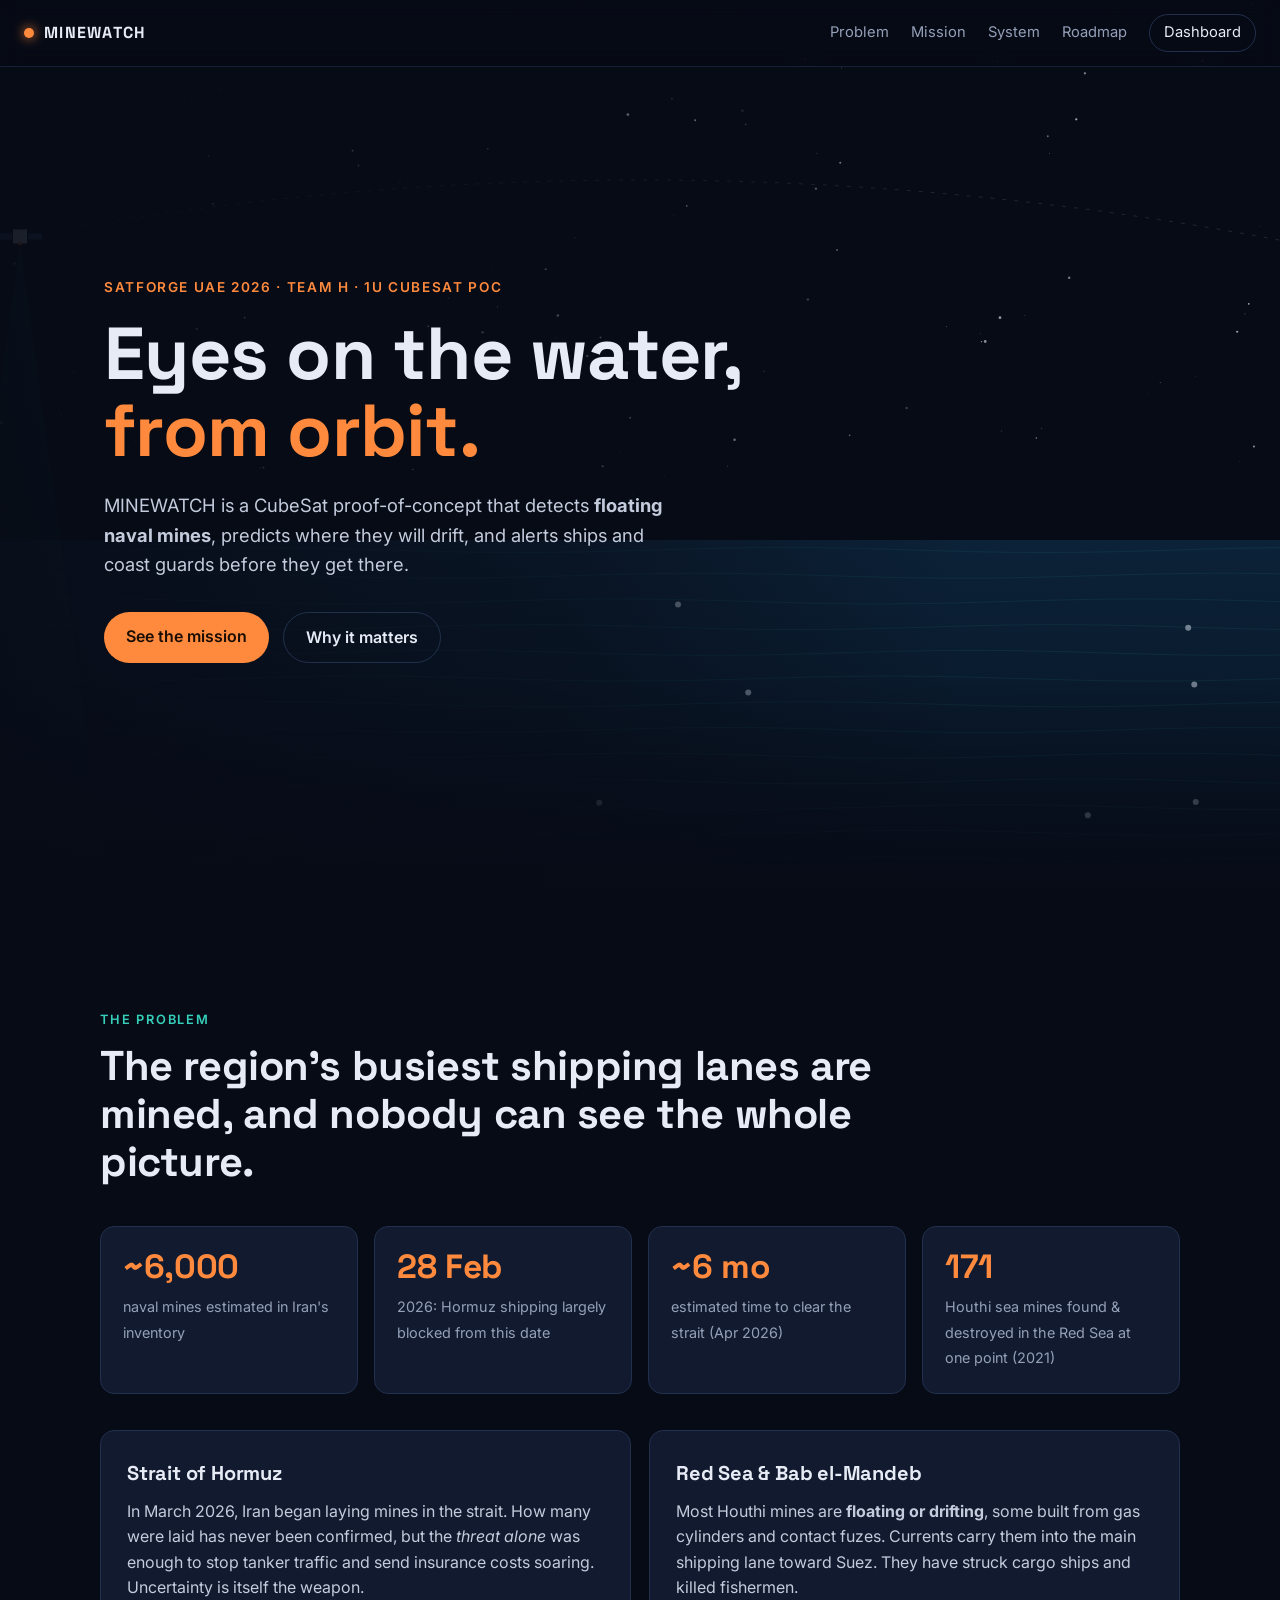
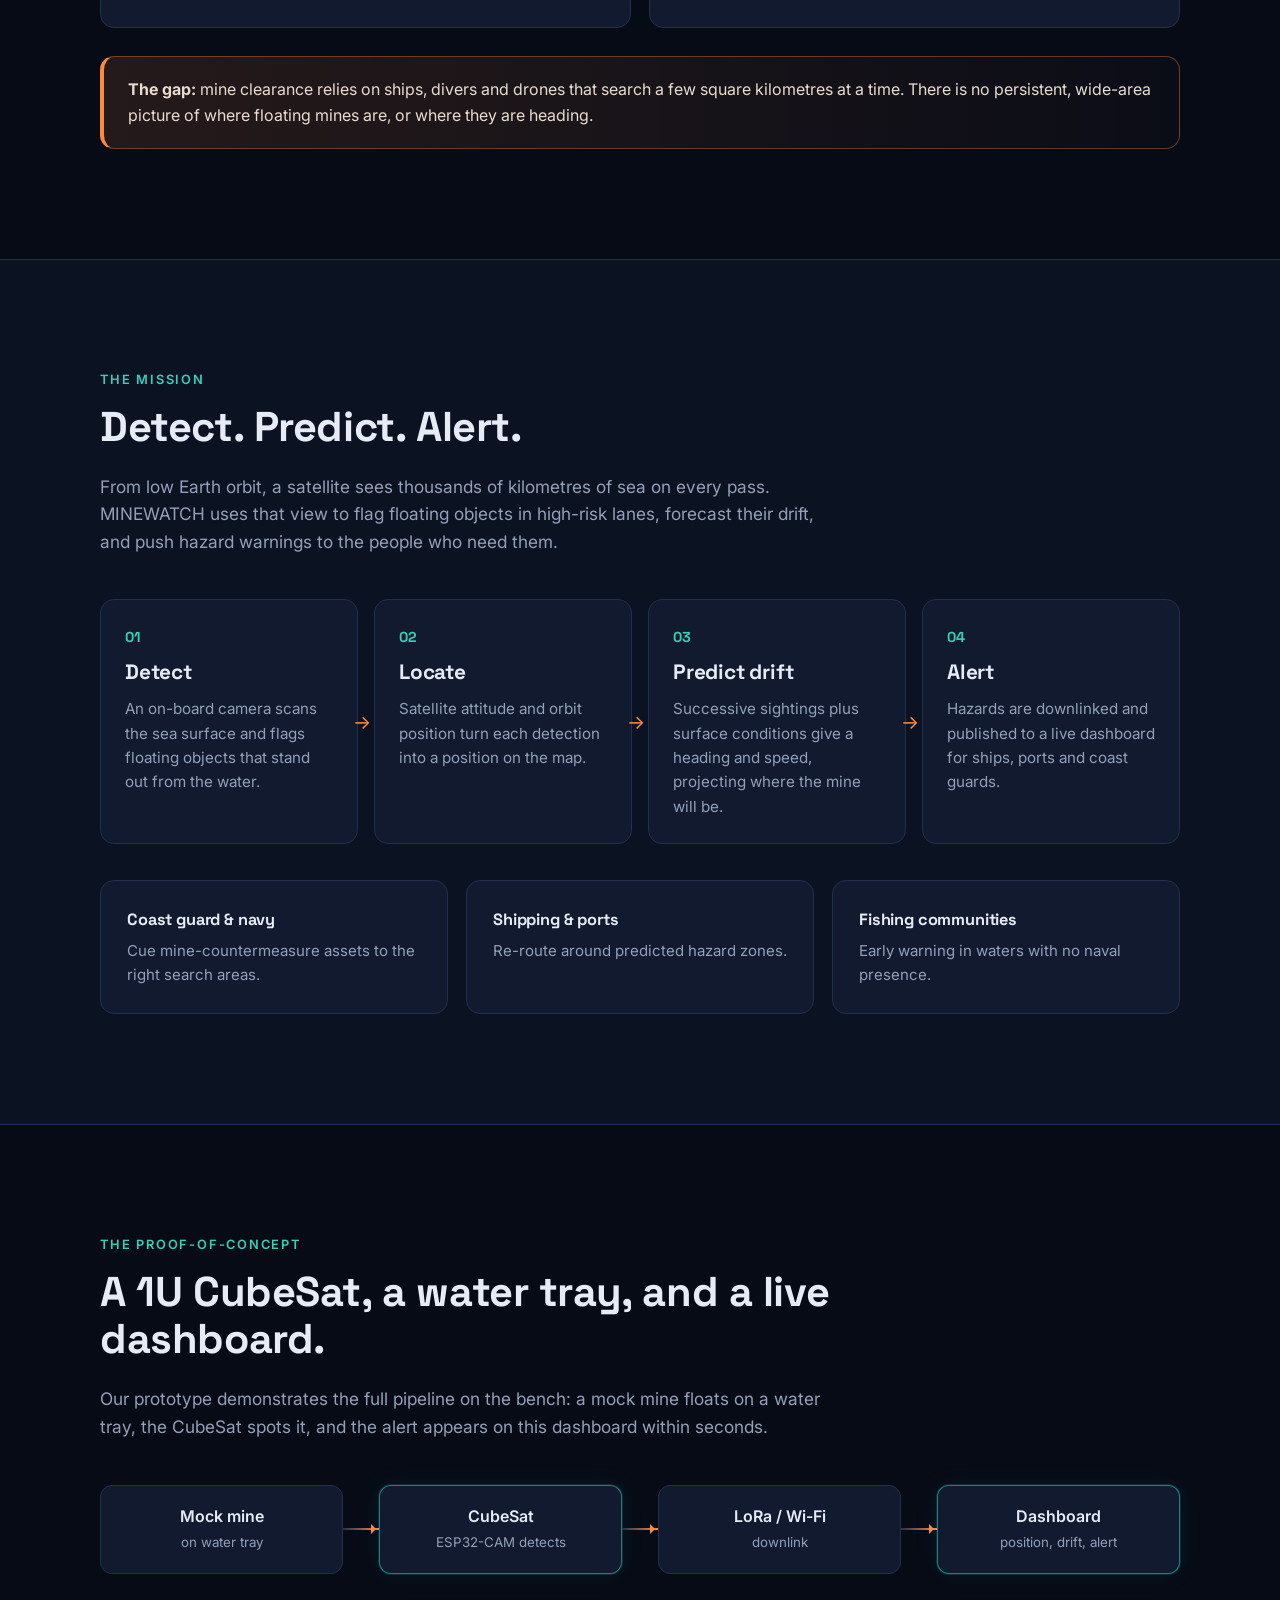
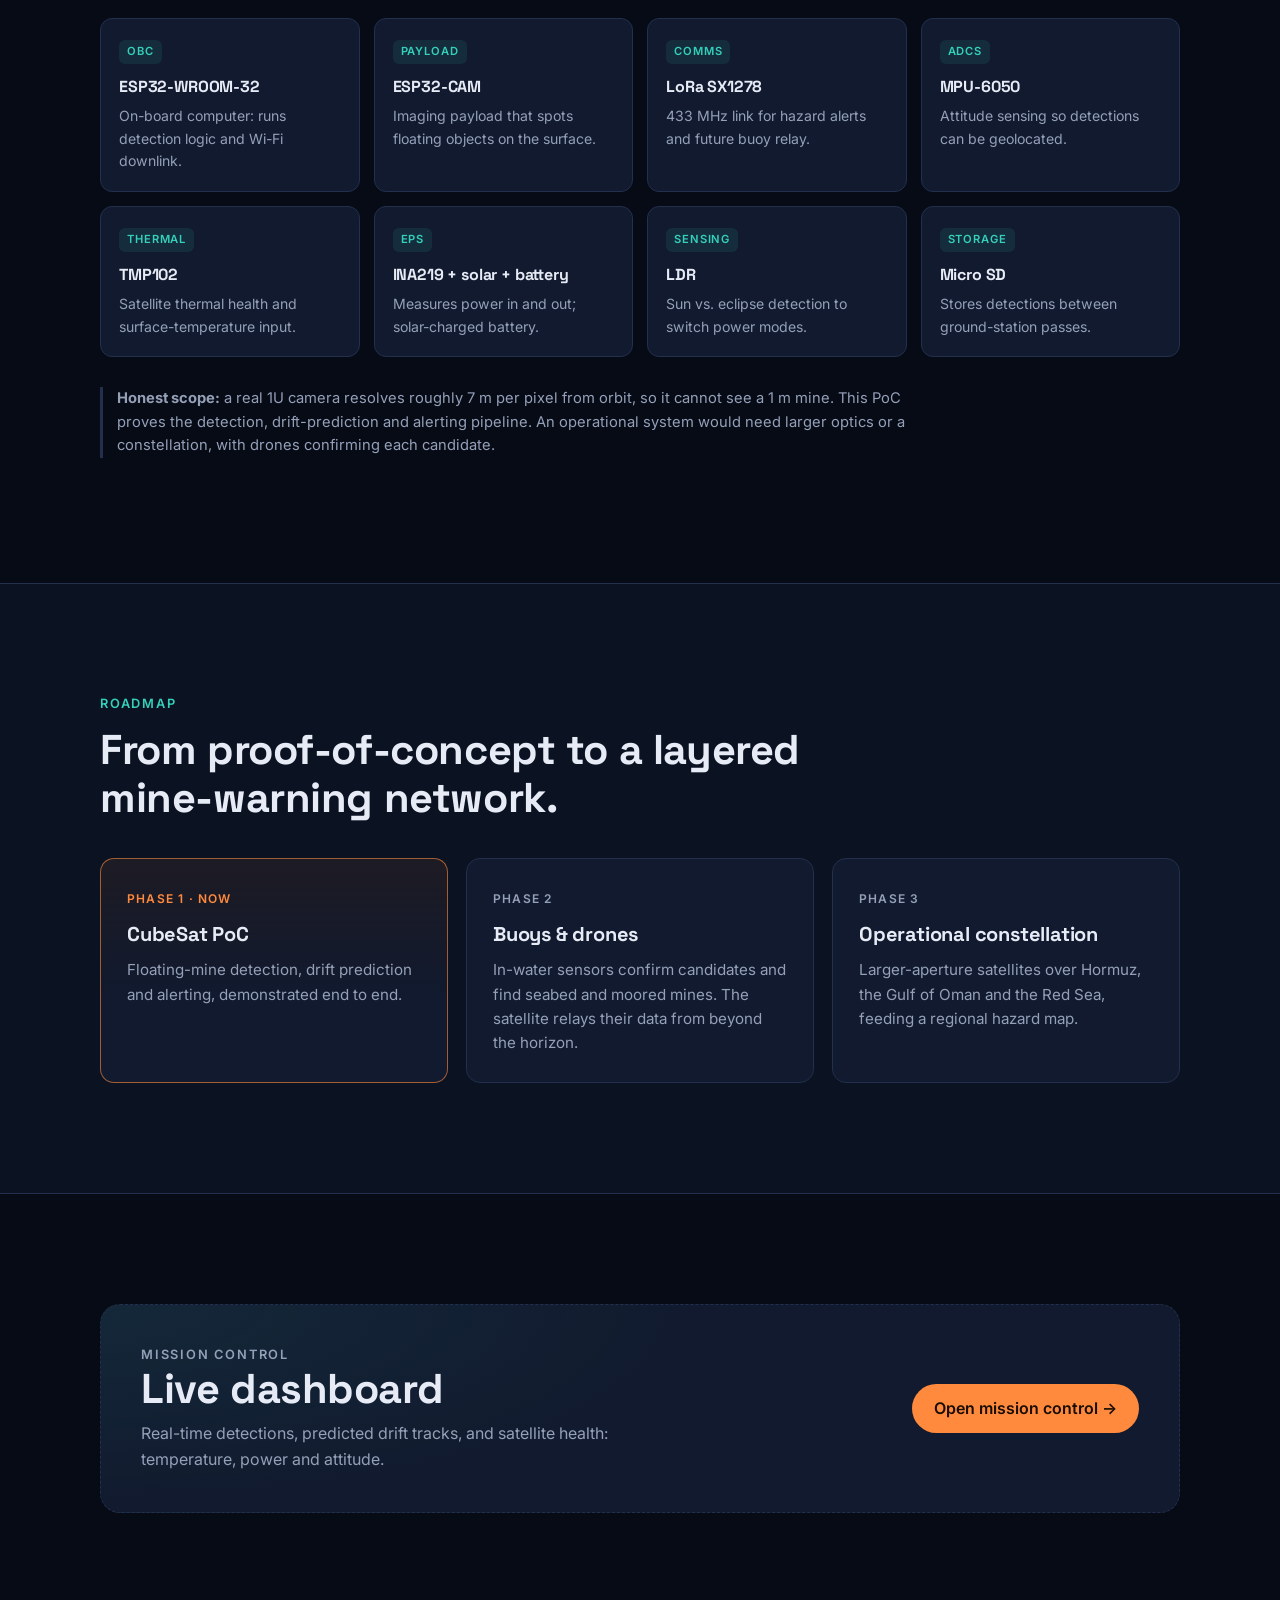
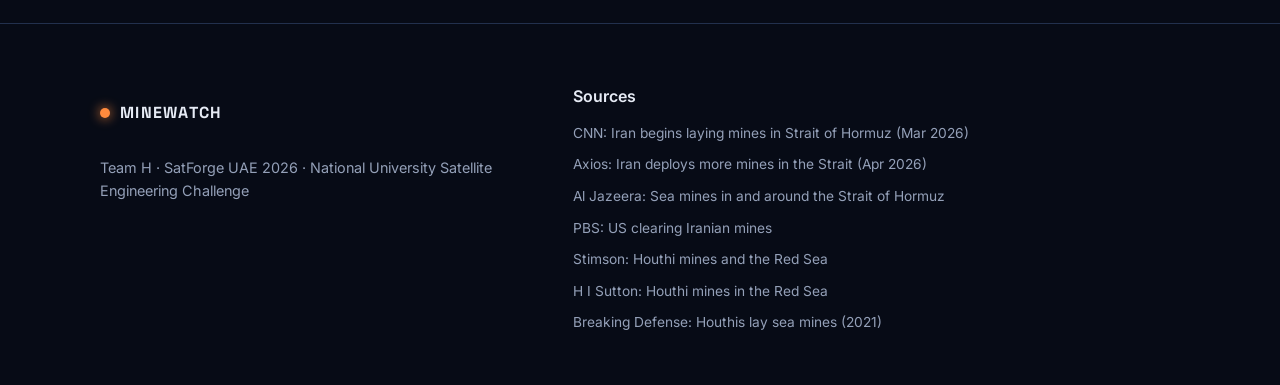
==== dashboard/index.html @ 3ef7a579 "Add MINEWATCH mission site, dashboard and ground station firmware Landing page, mission-control dash" ====
<!doctype html>
<html lang="en">
<head>
  <meta charset="utf-8">
  <meta name="viewport" content="width=device-width, initial-scale=1">
  <title>MINEWATCH · Team H · SatForge 2026</title>
  <meta name="description" content="A 1U CubeSat proof-of-concept for wide-area detection, drift prediction and alerting of floating naval mines in the Gulf and Red Sea.">
  <link rel="preconnect" href="https://fonts.googleapis.com">
  <link rel="preconnect" href="https://fonts.gstatic.com" crossorigin>
  <link href="https://fonts.googleapis.com/css2?family=Space+Grotesk:wght@500;600;700&family=Inter:wght@400;500;600&display=swap" rel="stylesheet">
  <link rel="stylesheet" href="styles.css">
</head>
<body>
  <header class="nav">
    <a class="brand" href="#top"><span class="brand-dot"></span>MINEWATCH</a>
    <nav>
      <a href="#problem">Problem</a>
      <a href="#mission">Mission</a>
      <a href="#system">System</a>
      <a href="#roadmap">Roadmap</a>
      <a class="nav-cta" href="dashboard.html">Dashboard</a>
    </nav>
  </header>

  <main id="top">
    <!-- HERO -->
    <section class="hero">
      <canvas id="hero-canvas" aria-hidden="true"></canvas>
      <div class="hero-content">
        <p class="eyebrow">SatForge UAE 2026 · Team H · 1U CubeSat PoC</p>
        <h1>Eyes on the water,<br><span class="accent">from orbit.</span></h1>
        <p class="lede">
          MINEWATCH is a CubeSat proof-of-concept that detects <strong>floating naval mines</strong>,
          predicts where they will drift, and alerts ships and coast guards before they get there.
        </p>
        <div class="hero-actions">
          <a class="btn primary" href="#mission">See the mission</a>
          <a class="btn ghost" href="#problem">Why it matters</a>
        </div>
      </div>
    </section>

    <!-- PROBLEM -->
    <section id="problem" class="section">
      <div class="container">
        <p class="kicker">The problem</p>
        <h2>The region's busiest shipping lanes are mined, and nobody can see the whole picture.</h2>

        <div class="stats">
          <div class="stat">
            <span class="stat-num" data-count="6000">~6,000</span>
            <span class="stat-label">naval mines estimated in Iran's inventory</span>
          </div>
          <div class="stat">
            <span class="stat-num">28 Feb</span>
            <span class="stat-label">2026: Hormuz shipping largely blocked from this date</span>
          </div>
          <div class="stat">
            <span class="stat-num">~6 mo</span>
            <span class="stat-label">estimated time to clear the strait (Apr 2026)</span>
          </div>
          <div class="stat">
            <span class="stat-num" data-count="171">171</span>
            <span class="stat-label">Houthi sea mines found &amp; destroyed in the Red Sea at one point (2021)</span>
          </div>
        </div>

        <div class="cards two">
          <article class="card">
            <h3>Strait of Hormuz</h3>
            <p>
              In March 2026, Iran began laying mines in the strait. How many were laid has never been
              confirmed, but the <em>threat alone</em> was enough to stop tanker traffic and send
              insurance costs soaring. Uncertainty is itself the weapon.
            </p>
          </article>
          <article class="card">
            <h3>Red Sea &amp; Bab el-Mandeb</h3>
            <p>
              Most Houthi mines are <strong>floating or drifting</strong>, some built from gas cylinders
              and contact fuzes. Currents carry them into the main shipping lane toward Suez. They have
              struck cargo ships and killed fishermen.
            </p>
          </article>
        </div>

        <div class="callout">
          <strong>The gap:</strong> mine clearance relies on ships, divers and drones that search a few
          square kilometres at a time. There is no persistent, wide-area picture of where floating
          mines are, or where they are heading.
        </div>
      </div>
    </section>

    <!-- MISSION -->
    <section id="mission" class="section alt">
      <div class="container">
        <p class="kicker">The mission</p>
        <h2>Detect. Predict. Alert.</h2>
        <p class="section-lede">
          From low Earth orbit, a satellite sees thousands of kilometres of sea on every pass. MINEWATCH
          uses that view to flag floating objects in high-risk lanes, forecast their drift, and push
          hazard warnings to the people who need them.
        </p>

        <ol class="pipeline">
          <li>
            <span class="step-num">01</span>
            <h3>Detect</h3>
            <p>An on-board camera scans the sea surface and flags floating objects that stand out from the water.</p>
          </li>
          <li>
            <span class="step-num">02</span>
            <h3>Locate</h3>
            <p>Satellite attitude and orbit position turn each detection into a position on the map.</p>
          </li>
          <li>
            <span class="step-num">03</span>
            <h3>Predict drift</h3>
            <p>Successive sightings plus surface conditions give a heading and speed, projecting where the mine will be.</p>
          </li>
          <li>
            <span class="step-num">04</span>
            <h3>Alert</h3>
            <p>Hazards are downlinked and published to a live dashboard for ships, ports and coast guards.</p>
          </li>
        </ol>

        <div class="cards three users">
          <div class="card mini"><h4>Coast guard &amp; navy</h4><p>Cue mine-countermeasure assets to the right search areas.</p></div>
          <div class="card mini"><h4>Shipping &amp; ports</h4><p>Re-route around predicted hazard zones.</p></div>
          <div class="card mini"><h4>Fishing communities</h4><p>Early warning in waters with no naval presence.</p></div>
        </div>
      </div>
    </section>

    <!-- SYSTEM / PoC -->
    <section id="system" class="section">
      <div class="container">
        <p class="kicker">The proof-of-concept</p>
        <h2>A 1U CubeSat, a water tray, and a live dashboard.</h2>
        <p class="section-lede">
          Our prototype demonstrates the full pipeline on the bench: a mock mine floats on a water tray,
          the CubeSat spots it, and the alert appears on this dashboard within seconds.
        </p>

        <div class="flow" aria-label="Demo data flow">
          <div class="flow-node">Mock mine<br><small>on water tray</small></div>
          <div class="flow-arrow"></div>
          <div class="flow-node hl">CubeSat<br><small>ESP32-CAM detects</small></div>
          <div class="flow-arrow"></div>
          <div class="flow-node">LoRa / Wi-Fi<br><small>downlink</small></div>
          <div class="flow-arrow"></div>
          <div class="flow-node hl">Dashboard<br><small>position, drift, alert</small></div>
        </div>

        <div class="components">
          <div class="comp"><span class="tag">OBC</span><h4>ESP32-WROOM-32</h4><p>On-board computer: runs detection logic and Wi-Fi downlink.</p></div>
          <div class="comp"><span class="tag">Payload</span><h4>ESP32-CAM</h4><p>Imaging payload that spots floating objects on the surface.</p></div>
          <div class="comp"><span class="tag">Comms</span><h4>LoRa SX1278</h4><p>433 MHz link for hazard alerts and future buoy relay.</p></div>
          <div class="comp"><span class="tag">ADCS</span><h4>MPU-6050</h4><p>Attitude sensing so detections can be geolocated.</p></div>
          <div class="comp"><span class="tag">Thermal</span><h4>TMP102</h4><p>Satellite thermal health and surface-temperature input.</p></div>
          <div class="comp"><span class="tag">EPS</span><h4>INA219 + solar + battery</h4><p>Measures power in and out; solar-charged battery.</p></div>
          <div class="comp"><span class="tag">Sensing</span><h4>LDR</h4><p>Sun vs. eclipse detection to switch power modes.</p></div>
          <div class="comp"><span class="tag">Storage</span><h4>Micro SD</h4><p>Stores detections between ground-station passes.</p></div>
        </div>

        <p class="note">
          <strong>Honest scope:</strong> a real 1U camera resolves roughly 7 m per pixel from orbit, so it cannot
          see a 1 m mine. This PoC proves the detection, drift-prediction and alerting pipeline. An operational
          system would need larger optics or a constellation, with drones confirming each candidate.
        </p>
      </div>
    </section>

    <!-- ROADMAP -->
    <section id="roadmap" class="section alt">
      <div class="container">
        <p class="kicker">Roadmap</p>
        <h2>From proof-of-concept to a layered mine-warning network.</h2>
        <div class="timeline">
          <div class="phase now">
            <span class="phase-tag">Phase 1 · Now</span>
            <h3>CubeSat PoC</h3>
            <p>Floating-mine detection, drift prediction and alerting, demonstrated end to end.</p>
          </div>
          <div class="phase">
            <span class="phase-tag">Phase 2</span>
            <h3>Buoys &amp; drones</h3>
            <p>In-water sensors confirm candidates and find seabed and moored mines. The satellite relays their data from beyond the horizon.</p>
          </div>
          <div class="phase">
            <span class="phase-tag">Phase 3</span>
            <h3>Operational constellation</h3>
            <p>Larger-aperture satellites over Hormuz, the Gulf of Oman and the Red Sea, feeding a regional hazard map.</p>
          </div>
        </div>
      </div>
    </section>

    <!-- DASHBOARD PLACEHOLDER -->
    <section id="dashboard" class="section">
      <div class="container">
        <div class="dash-teaser">
          <div>
            <p class="kicker">Mission control</p>
            <h2>Live dashboard</h2>
            <p>Real-time detections, predicted drift tracks, and satellite health: temperature, power and attitude.</p>
          </div>
          <a class="btn primary" href="dashboard.html">Open mission control →</a>
        </div>
      </div>
    </section>
  </main>

  <footer class="footer">
    <div class="container">
      <div class="foot-grid">
        <div>
          <p class="brand"><span class="brand-dot"></span>MINEWATCH</p>
          <p class="muted">Team H · SatForge UAE 2026 · National University Satellite Engineering Challenge</p>
        </div>
        <div>
          <p class="foot-h">Sources</p>
          <ul class="sources">
            <li><a href="https://www.cnn.com/2026/03/10/politics/iran-begins-laying-mines-in-strait-of-hormuz" target="_blank" rel="noopener">CNN: Iran begins laying mines in Strait of Hormuz (Mar 2026)</a></li>
            <li><a href="https://www.axios.com/2026/04/23/iran-strait-hormuz-mines-trump" target="_blank" rel="noopener">Axios: Iran deploys more mines in the Strait (Apr 2026)</a></li>
            <li><a href="https://www.aljazeera.com/economy/2026/4/13/what-do-we-know-about-sea-mines-in-and-around-the-strait-of-hormuz" target="_blank" rel="noopener">Al Jazeera: Sea mines in and around the Strait of Hormuz</a></li>
            <li><a href="https://www.pbs.org/newshour/world/u-s-says-its-clearing-iranian-mines-in-latest-push-to-open-the-strait-of-hormuz" target="_blank" rel="noopener">PBS: US clearing Iranian mines</a></li>
            <li><a href="https://www.stimson.org/2024/if-the-gaza-war-continues-will-the-houthis-mine-the-gateways-to-the-red-sea/" target="_blank" rel="noopener">Stimson: Houthi mines and the Red Sea</a></li>
            <li><a href="https://www.hisutton.com/Houthi_mines_in_Red_Sea.html" target="_blank" rel="noopener">H I Sutton: Houthi mines in the Red Sea</a></li>
            <li><a href="https://breakingdefense.com/2021/06/houthis-lay-sea-mines-in-red-sea-coalition-boasts-few-minesweepers/" target="_blank" rel="noopener">Breaking Defense: Houthis lay sea mines (2021)</a></li>
          </ul>
        </div>
      </div>
    </div>
  </footer>

  <script src="main.js"></script>
</body>
</html>
---- dashboard/styles.css ----
:root {
  --bg: #070b16;
  --bg-alt: #0b1222;
  --panel: #111a2e;
  --panel-2: #16223b;
  --line: #22304d;
  --text: #e6ebf5;
  --muted: #94a0b8;
  --accent: #ff8a3d;      /* hazard orange */
  --accent-2: #35d0ba;    /* sea teal */
  --danger: #ff5a5f;
  --radius: 14px;
  --maxw: 1120px;
}

* { box-sizing: border-box; }
html { scroll-behavior: smooth; }
body {
  margin: 0;
  background: var(--bg);
  color: var(--text);
  font-family: "Inter", system-ui, -apple-system, Segoe UI, sans-serif;
  line-height: 1.6;
  -webkit-font-smoothing: antialiased;
}
h1, h2, h3, h4, .brand, .stat-num, .step-num {
  font-family: "Space Grotesk", "Inter", sans-serif;
  letter-spacing: -0.01em;
}
a { color: inherit; }
.container { max-width: var(--maxw); margin: 0 auto; padding: 0 20px; }

/* NAV */
.nav {
  position: fixed; inset: 0 0 auto 0; z-index: 10;
  display: flex; align-items: center; justify-content: space-between;
  padding: 14px 24px;
  background: rgba(7, 11, 22, 0.72);
  backdrop-filter: blur(10px);
  border-bottom: 1px solid rgba(34, 48, 77, 0.6);
}
.brand { display: inline-flex; align-items: center; gap: 10px; font-weight: 700; text-decoration: none; letter-spacing: 0.08em; }
.brand-dot { width: 10px; height: 10px; border-radius: 50%; background: var(--accent); box-shadow: 0 0 12px var(--accent); }
.nav nav { display: flex; gap: 22px; align-items: center; }
.nav nav a { text-decoration: none; color: var(--muted); font-size: 0.92rem; transition: color .2s; }
.nav nav a:hover { color: var(--text); }
.nav-cta { color: var(--text) !important; border: 1px solid var(--line); padding: 6px 14px; border-radius: 999px; }

/* HERO */
.hero { position: relative; min-height: 100vh; display: flex; align-items: center; overflow: hidden; }
#hero-canvas { position: absolute; inset: 0; width: 100%; height: 100%; }
.hero::after {
  content: ""; position: absolute; inset: 0; pointer-events: none;
  background: linear-gradient(90deg, rgba(7,11,22,.92) 0%, rgba(7,11,22,.55) 45%, rgba(7,11,22,0) 75%),
              linear-gradient(0deg, var(--bg) 0%, rgba(7,11,22,0) 25%);
}
.hero-content { position: relative; z-index: 2; max-width: var(--maxw); margin: 0 auto; padding: 120px 24px 80px; width: 100%; }
.eyebrow { color: var(--accent); font-weight: 600; font-size: 0.85rem; letter-spacing: 0.12em; text-transform: uppercase; margin: 0 0 18px; }
.hero h1 { font-size: clamp(2.6rem, 6vw, 4.6rem); line-height: 1.04; margin: 0 0 22px; }
.accent { color: var(--accent); }
.lede { font-size: 1.15rem; color: #c3cbdc; max-width: 560px; margin: 0 0 32px; }
.hero-actions { display: flex; gap: 14px; flex-wrap: wrap; }
.btn { display: inline-block; padding: 12px 22px; border-radius: 999px; font-weight: 600; text-decoration: none; transition: transform .15s, background .2s; }
.btn:hover { transform: translateY(-1px); }
.btn.primary { background: var(--accent); color: #1a0d03; }
.btn.ghost { border: 1px solid var(--line); color: var(--text); }
.btn.ghost:hover { background: var(--panel); }

/* SECTIONS */
.section { padding: 110px 0; }
.section.alt { background: var(--bg-alt); border-top: 1px solid var(--line); border-bottom: 1px solid var(--line); }
.kicker { color: var(--accent-2); font-weight: 600; font-size: 0.8rem; letter-spacing: 0.14em; text-transform: uppercase; margin: 0 0 12px; }
h2 { font-size: clamp(1.8rem, 3.6vw, 2.6rem); line-height: 1.15; margin: 0 0 22px; max-width: 820px; }
.section-lede { color: var(--muted); font-size: 1.08rem; max-width: 720px; margin: 0 0 44px; }

/* STATS */
.stats { display: grid; grid-template-columns: repeat(4, 1fr); gap: 16px; margin: 40px 0 36px; }
.stat { background: var(--panel); border: 1px solid var(--line); border-radius: var(--radius); padding: 22px; }
.stat-num { display: block; font-size: 2.1rem; font-weight: 700; color: var(--accent); line-height: 1.1; margin-bottom: 8px; }
.stat-label { color: var(--muted); font-size: 0.9rem; }

/* CARDS */
.cards { display: grid; gap: 18px; }
.cards.two { grid-template-columns: repeat(2, 1fr); }
.cards.three { grid-template-columns: repeat(3, 1fr); }
.card { background: var(--panel); border: 1px solid var(--line); border-radius: var(--radius); padding: 26px; }
.card h3 { margin: 0 0 10px; font-size: 1.25rem; }
.card p { margin: 0; color: #c3cbdc; }
.card.mini h4 { margin: 0 0 6px; font-size: 1.02rem; }
.card.mini p { color: var(--muted); font-size: 0.94rem; }
.users { margin-top: 36px; }

.callout {
  margin-top: 28px; padding: 20px 24px; border-radius: var(--radius);
  background: linear-gradient(90deg, rgba(255,138,61,.12), rgba(255,138,61,.02));
  border: 1px solid rgba(255,138,61,.35); border-left: 4px solid var(--accent);
  color: #e9dccf;
}

/* PIPELINE */
.pipeline { list-style: none; padding: 0; margin: 0; display: grid; grid-template-columns: repeat(4, 1fr); gap: 16px; counter-reset: none; }
.pipeline li { position: relative; background: var(--panel); border: 1px solid var(--line); border-radius: var(--radius); padding: 24px; }
.pipeline li:not(:last-child)::after {
  content: "→"; position: absolute; right: -14px; top: 50%; transform: translateY(-50%);
  color: var(--accent); font-size: 1.2rem; z-index: 1;
}
.step-num { color: var(--accent-2); font-weight: 700; font-size: 0.9rem; }
.pipeline h3 { margin: 6px 0 8px; font-size: 1.3rem; }
.pipeline p { margin: 0; color: var(--muted); font-size: 0.95rem; }

/* FLOW */
.flow { display: flex; align-items: center; gap: 0; margin: 0 0 44px; flex-wrap: wrap; }
.flow-node {
  flex: 1 1 0; min-width: 150px; text-align: center; padding: 18px 12px;
  background: var(--panel); border: 1px solid var(--line); border-radius: 12px; font-weight: 600;
}
.flow-node small { color: var(--muted); font-weight: 400; }
.flow-node.hl { border-color: rgba(53,208,186,.55); box-shadow: 0 0 0 1px rgba(53,208,186,.15), 0 0 24px rgba(53,208,186,.08); }
.flow-arrow { width: 36px; height: 2px; background: linear-gradient(90deg, var(--line), var(--accent)); position: relative; flex: 0 0 36px; }
.flow-arrow::after { content: ""; position: absolute; right: -2px; top: -4px; border: 5px solid transparent; border-left-color: var(--accent); }

/* COMPONENTS */
.components { display: grid; grid-template-columns: repeat(4, 1fr); gap: 14px; }
.comp { background: var(--panel); border: 1px solid var(--line); border-radius: 12px; padding: 18px; }
.comp h4 { margin: 10px 0 6px; font-size: 1rem; }
.comp p { margin: 0; color: var(--muted); font-size: 0.88rem; }
.tag { display: inline-block; font-size: 0.7rem; font-weight: 600; letter-spacing: 0.08em; text-transform: uppercase; color: var(--accent-2); background: rgba(53,208,186,.1); padding: 3px 8px; border-radius: 6px; }
.note { margin-top: 30px; color: var(--muted); font-size: 0.92rem; max-width: 820px; border-left: 3px solid var(--line); padding-left: 14px; }

/* TIMELINE */
.timeline { display: grid; grid-template-columns: repeat(3, 1fr); gap: 18px; margin-top: 36px; }
.phase { position: relative; background: var(--panel); border: 1px solid var(--line); border-radius: var(--radius); padding: 26px; }
.phase.now { border-color: rgba(255,138,61,.6); background: linear-gradient(180deg, rgba(255,138,61,.08), var(--panel) 60%); }
.phase-tag { font-size: 0.75rem; font-weight: 600; letter-spacing: 0.1em; text-transform: uppercase; color: var(--muted); }
.phase.now .phase-tag { color: var(--accent); }
.phase h3 { margin: 8px 0 8px; font-size: 1.25rem; }
.phase p { margin: 0; color: var(--muted); font-size: 0.95rem; }

/* DASH TEASER */
.dash-teaser {
  display: flex; align-items: center; justify-content: space-between; gap: 24px; flex-wrap: wrap;
  padding: 40px; border-radius: 20px; border: 1px dashed var(--line);
  background: radial-gradient(600px 200px at 0% 0%, rgba(53,208,186,.08), transparent), var(--panel);
}
.dash-teaser h2 { margin-bottom: 8px; }
.dash-teaser p { margin: 0; color: var(--muted); max-width: 560px; }
.soon { padding: 8px 16px; border-radius: 999px; background: rgba(255,138,61,.12); color: var(--accent); font-weight: 600; border: 1px solid rgba(255,138,61,.4); white-space: nowrap; }

/* FOOTER */
.footer { padding: 60px 0 50px; border-top: 1px solid var(--line); }
.foot-grid { display: grid; grid-template-columns: 1fr 1.4fr; gap: 40px; }
.muted { color: var(--muted); font-size: 0.9rem; }
.foot-h { font-weight: 600; margin: 0 0 10px; }
.sources { list-style: none; padding: 0; margin: 0; display: grid; gap: 6px; }
.sources a { color: var(--muted); font-size: 0.86rem; text-decoration: none; }
.sources a:hover { color: var(--accent-2); text-decoration: underline; }

/* REVEAL */
.reveal { opacity: 0; transform: translateY(18px); transition: opacity .7s ease, transform .7s ease; }
.reveal.in { opacity: 1; transform: none; }

/* RESPONSIVE */
@media (max-width: 900px) {
  .stats, .components { grid-template-columns: repeat(2, 1fr); }
  .pipeline { grid-template-columns: repeat(2, 1fr); }
  .pipeline li::after { display: none; }
  .timeline, .cards.three { grid-template-columns: 1fr; }
}
@media (max-width: 640px) {
  .nav nav a:not(.nav-cta) { display: none; }
  .cards.two, .stats, .components, .pipeline, .foot-grid { grid-template-columns: 1fr; }
  .section { padding: 80px 0; }
  .flow { flex-direction: column; }
  .flow-arrow { width: 2px; height: 26px; flex-basis: 26px; background: linear-gradient(180deg, var(--line), var(--accent)); }
  .flow-arrow::after { right: -4px; top: auto; bottom: -2px; border-left-color: transparent; border-top-color: var(--accent); }
  .flow-node { width: 100%; }
  .dash-teaser { padding: 28px; }
}
@media (prefers-reduced-motion: reduce) {
  html { scroll-behavior: auto; }
  .reveal { opacity: 1; transform: none; transition: none; }
}
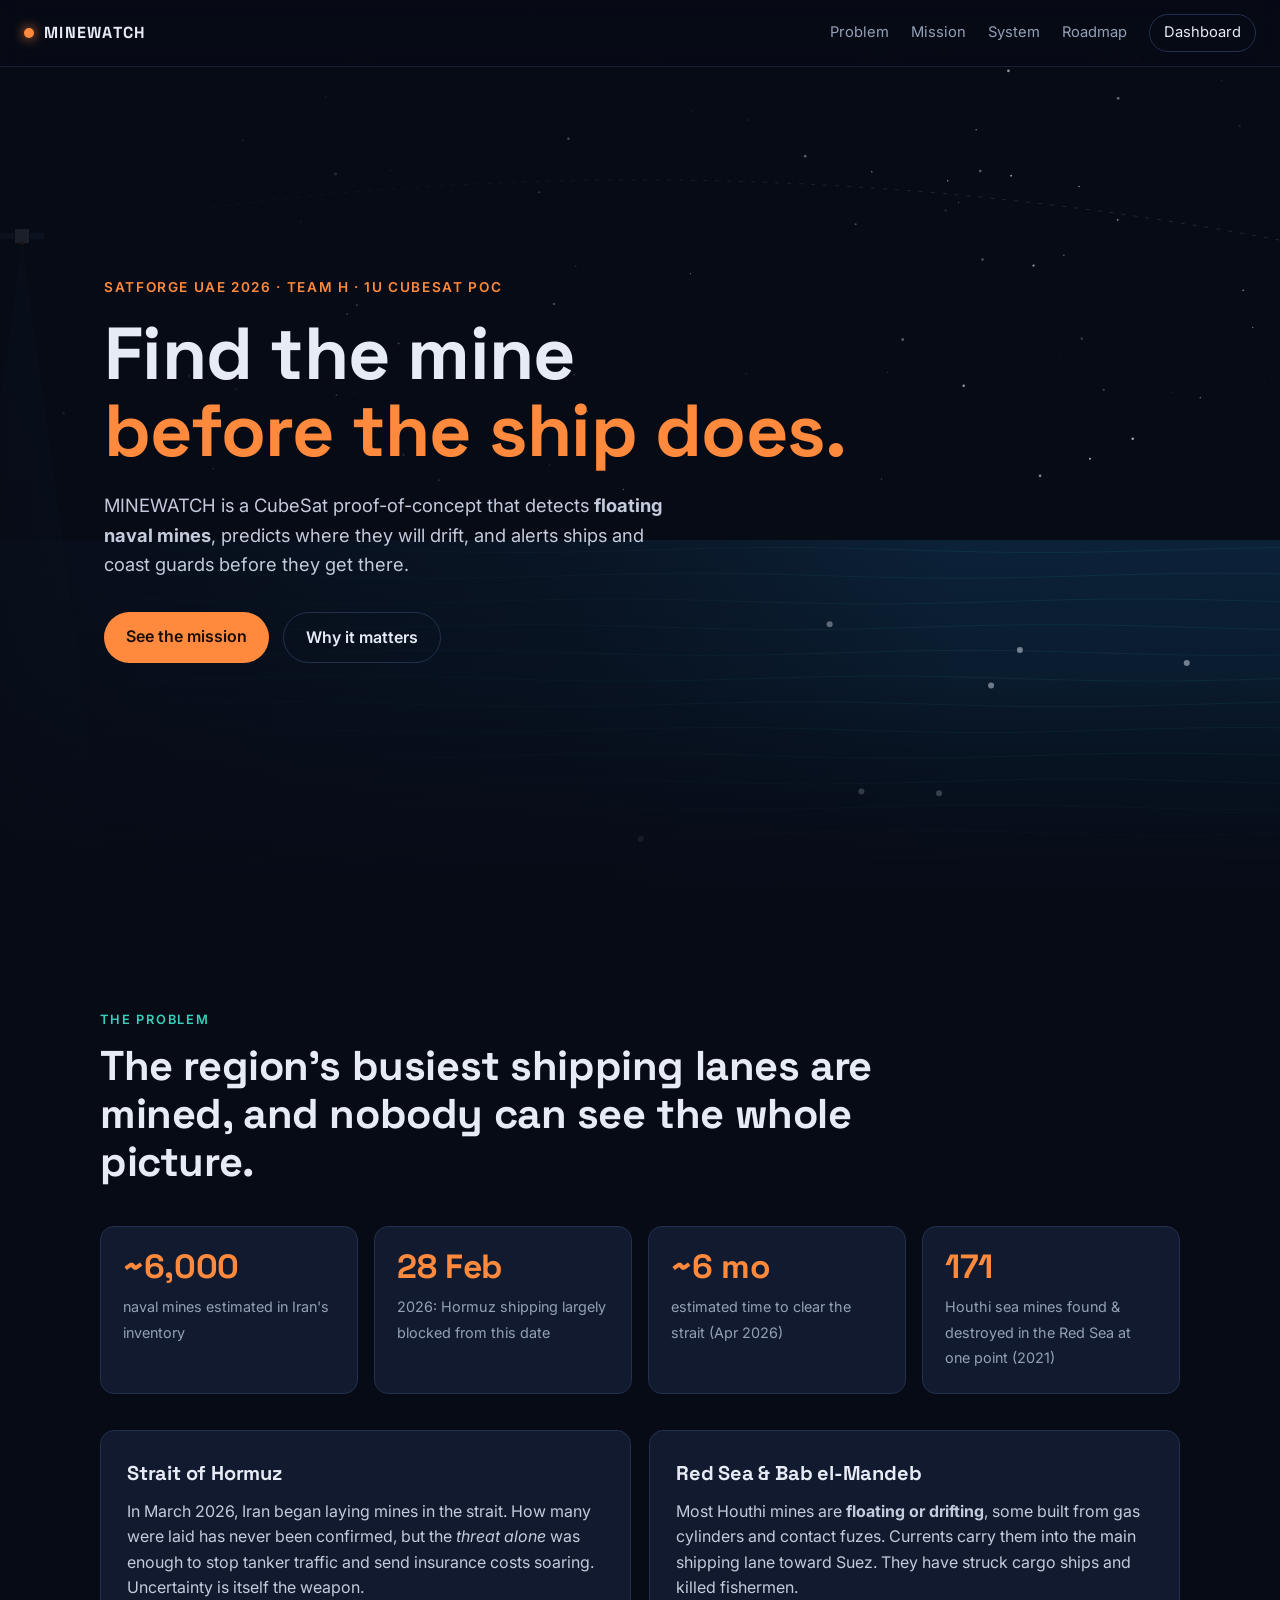
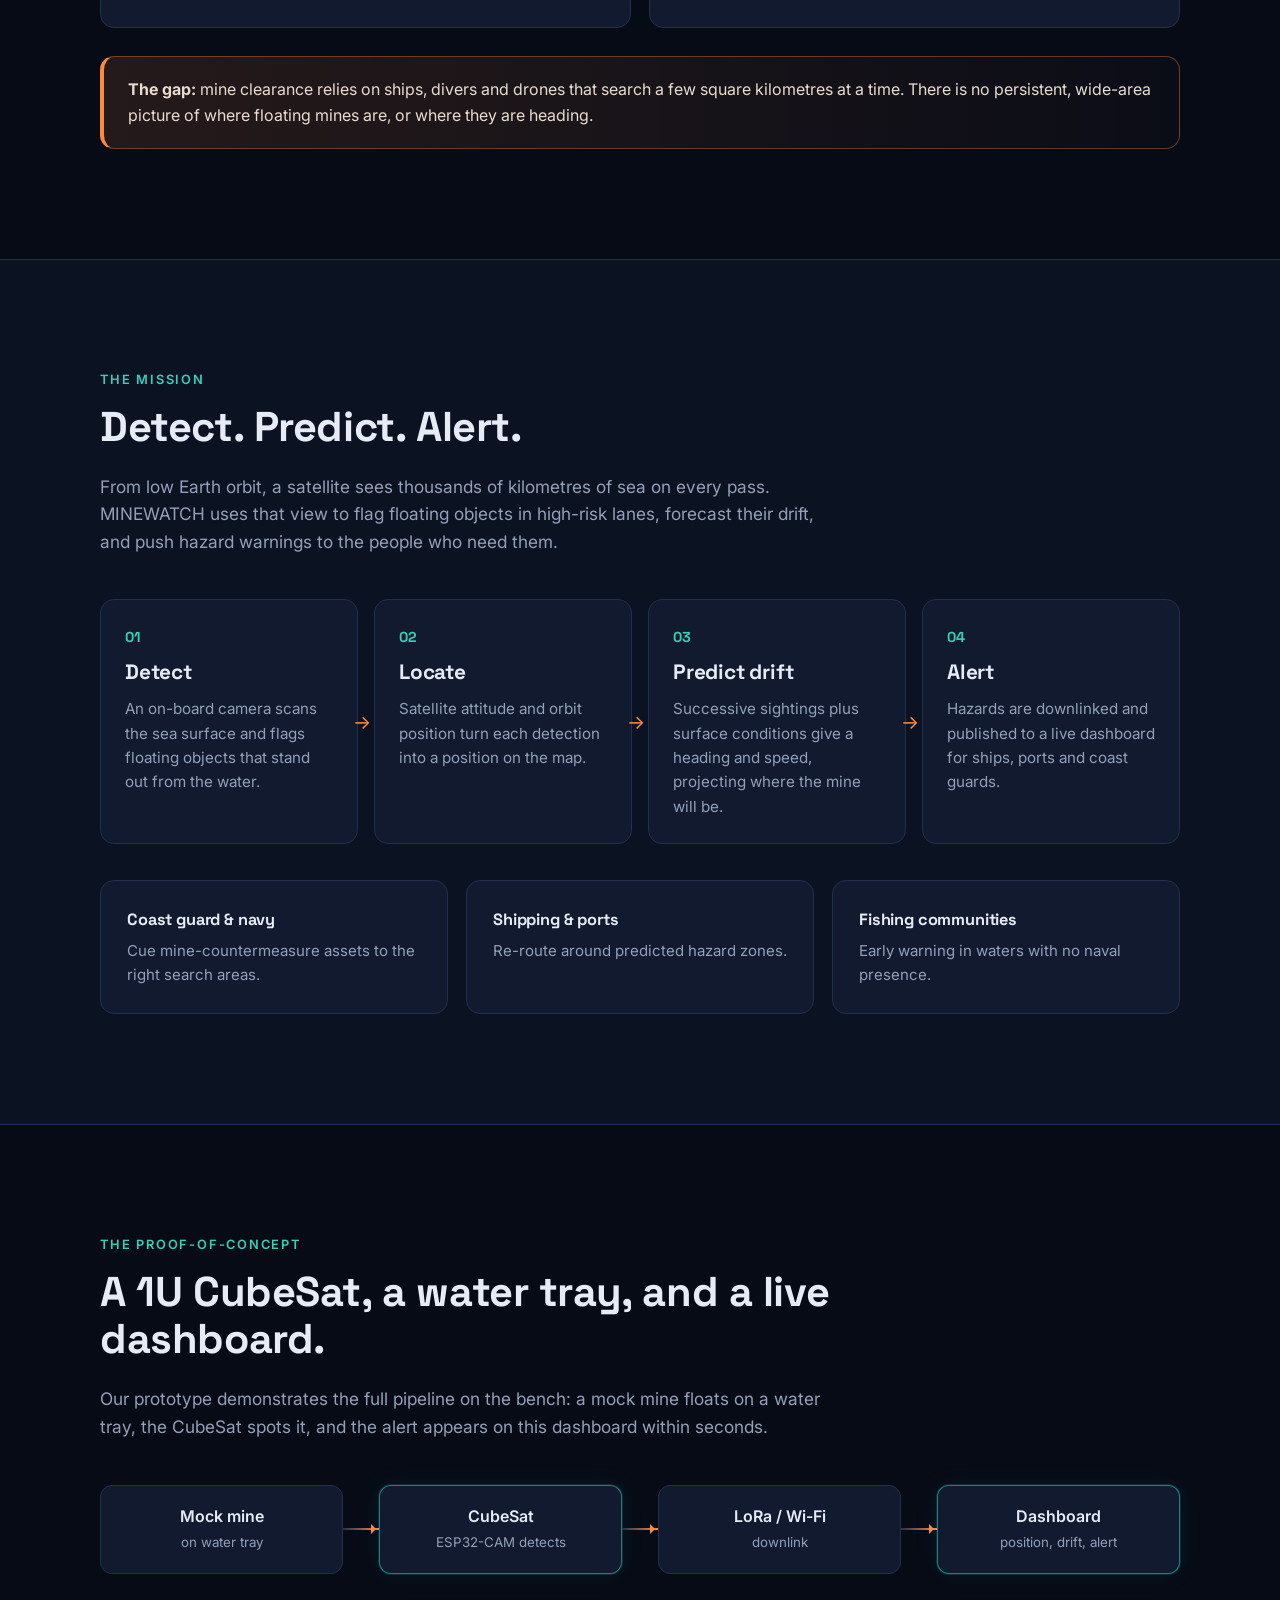
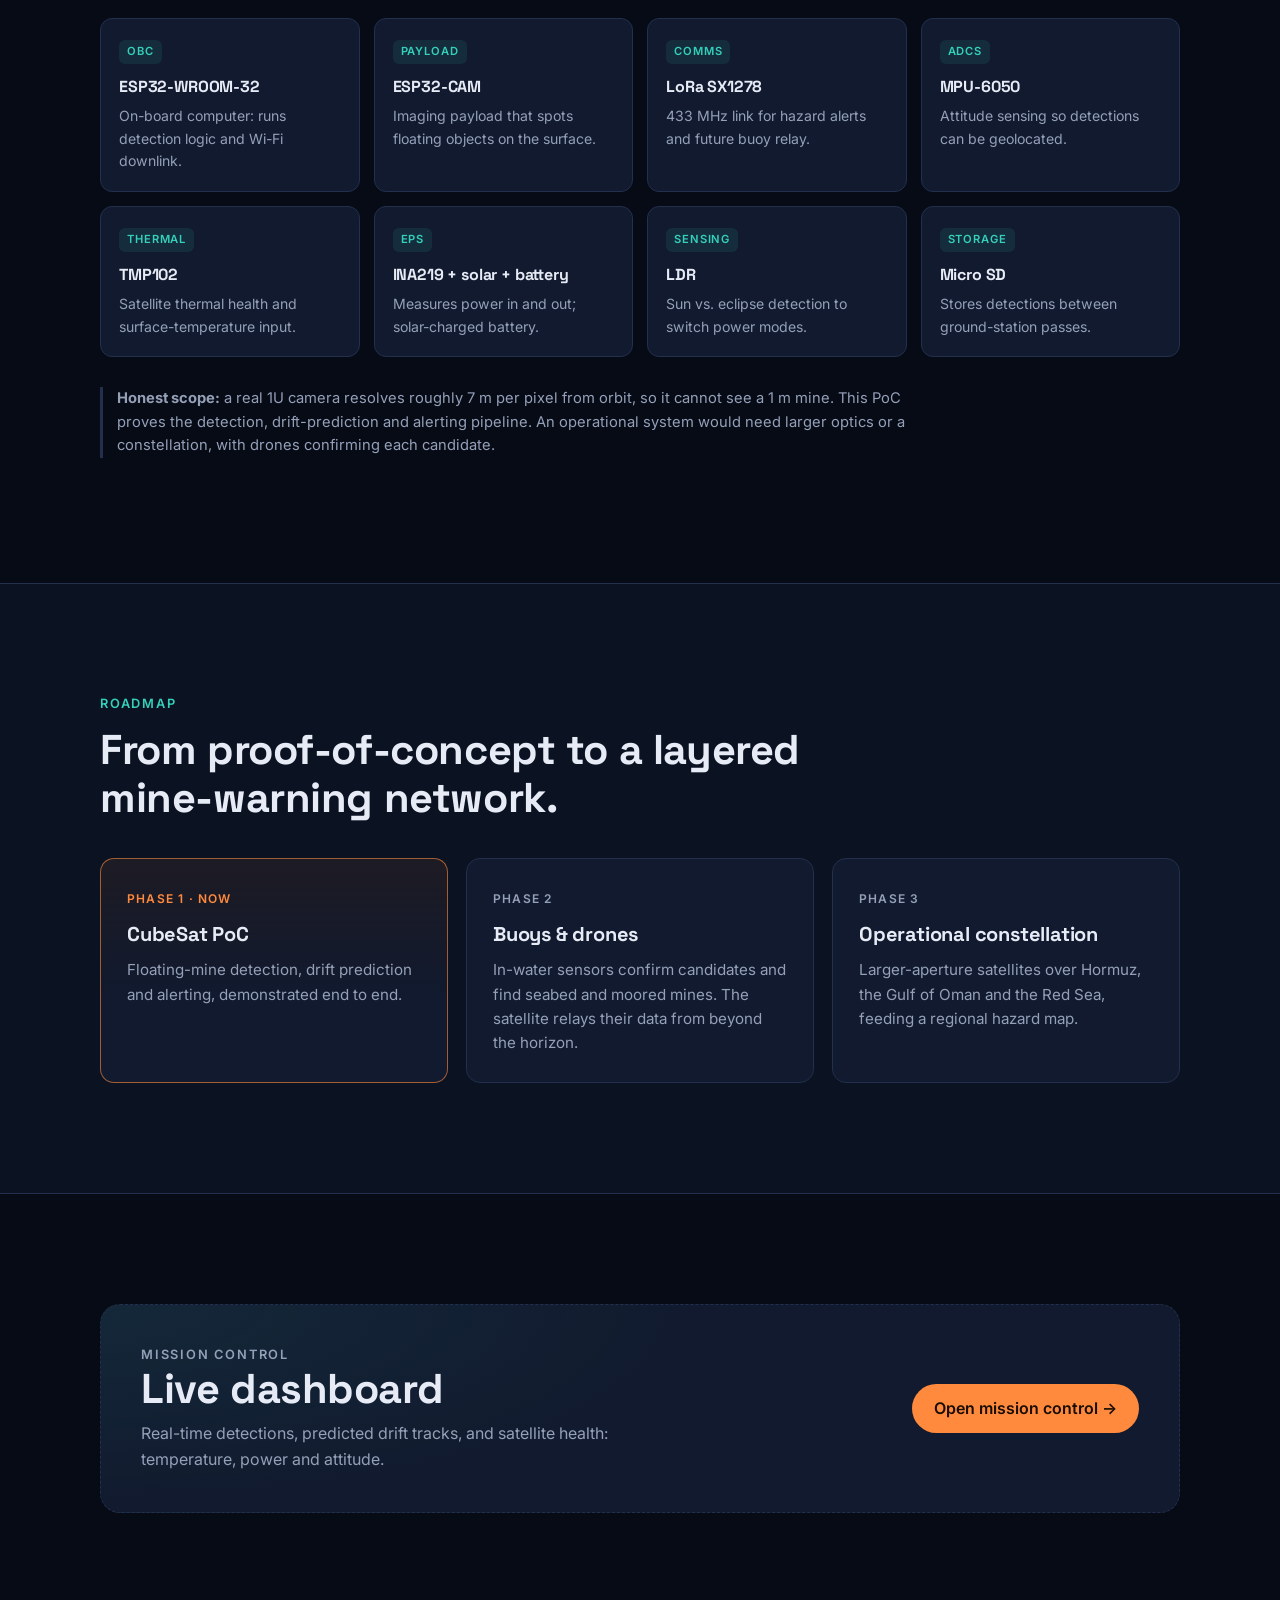
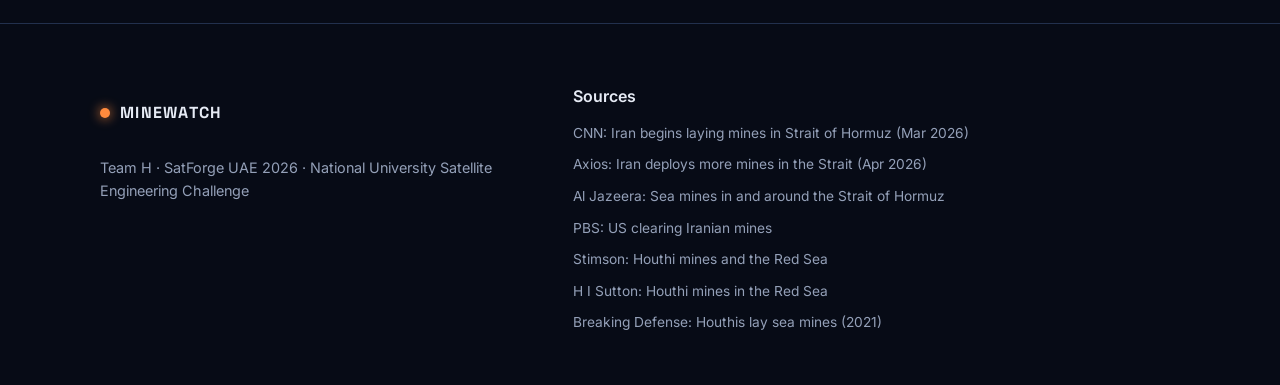
==== commit 5d2a04fe: "Dashboard tagline: Find the mine before the ship does Co-Authored-By: Claude Opus 5.5 <noreply@anthr" ====
--- a/dashboard/index.html
+++ b/dashboard/index.html
@@ -28,7 +28,7 @@
       <canvas id="hero-canvas" aria-hidden="true"></canvas>
       <div class="hero-content">
         <p class="eyebrow">SatForge UAE 2026 · Team H · 1U CubeSat PoC</p>
-        <h1>Eyes on the water,<br><span class="accent">from orbit.</span></h1>
+        <h1>Find the mine<br><span class="accent">before the ship does.</span></h1>
         <p class="lede">
           MINEWATCH is a CubeSat proof-of-concept that detects <strong>floating naval mines</strong>,
           predicts where they will drift, and alerts ships and coast guards before they get there.
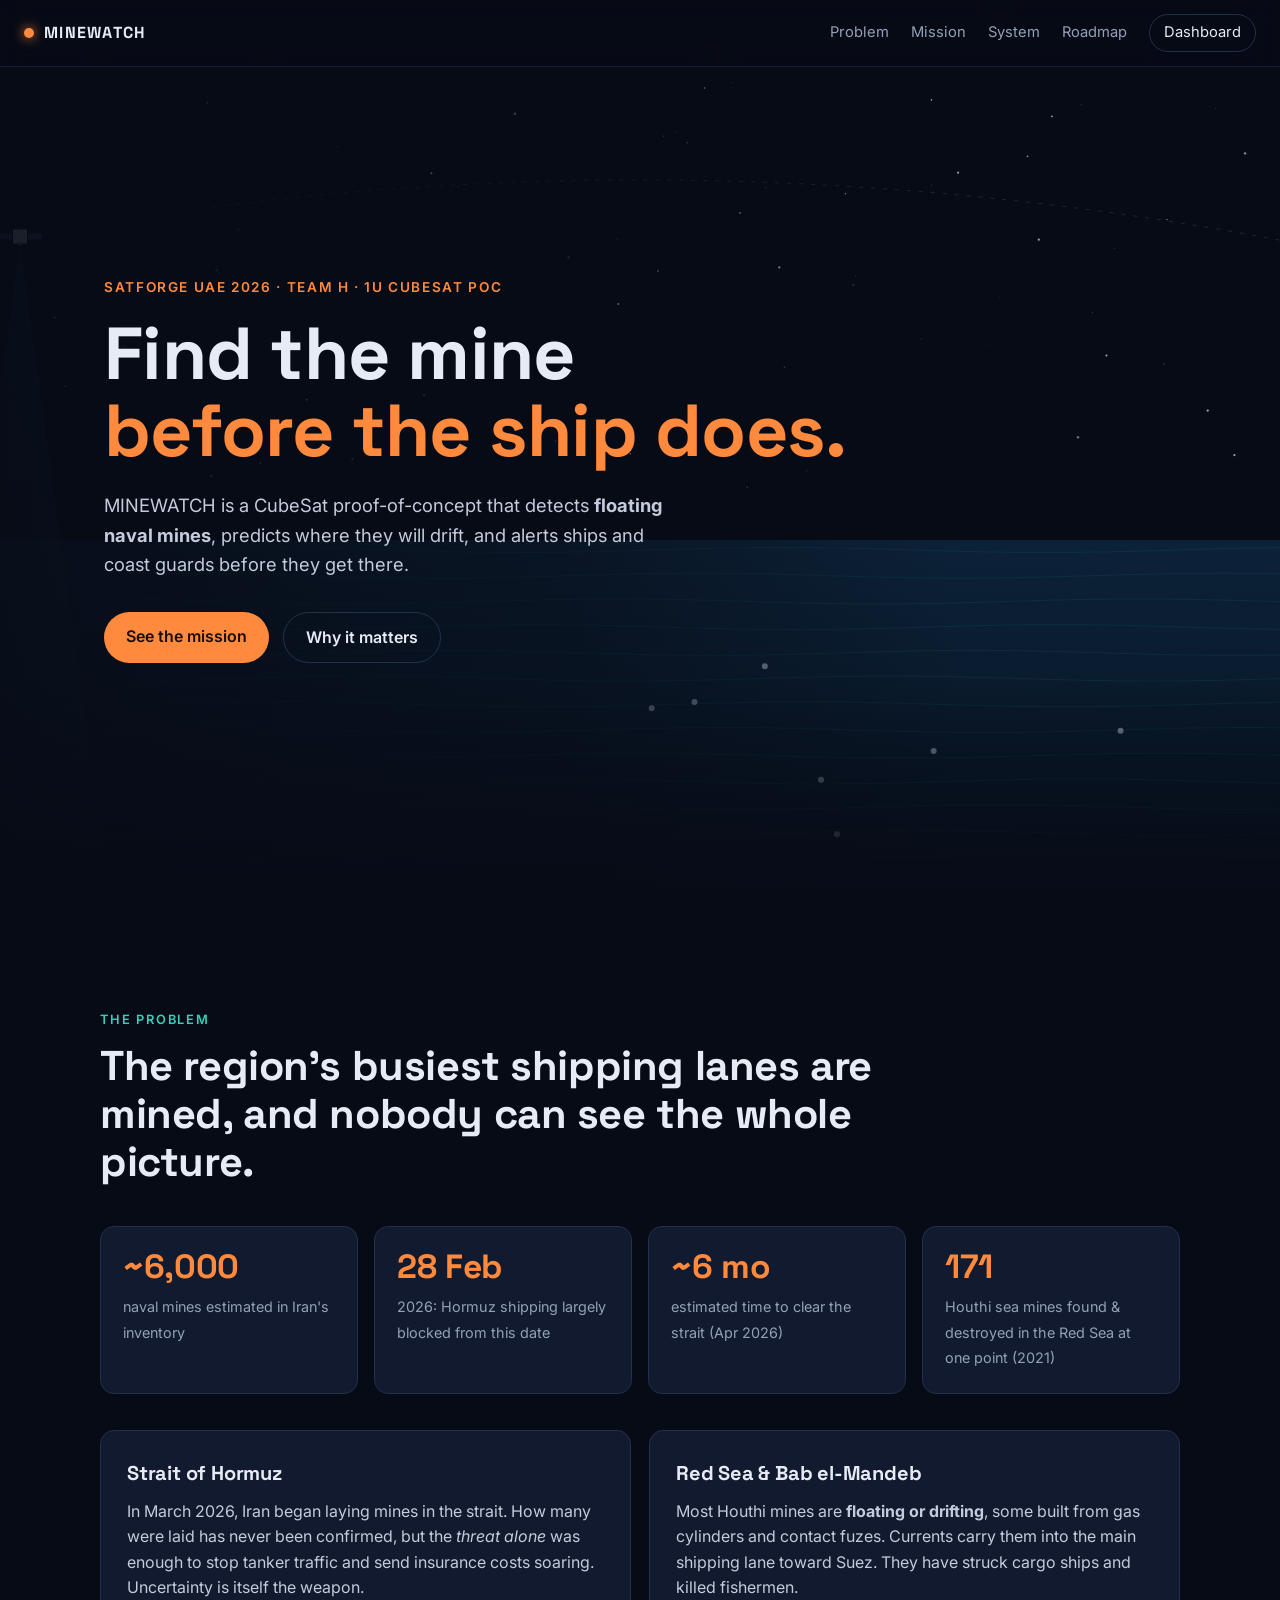
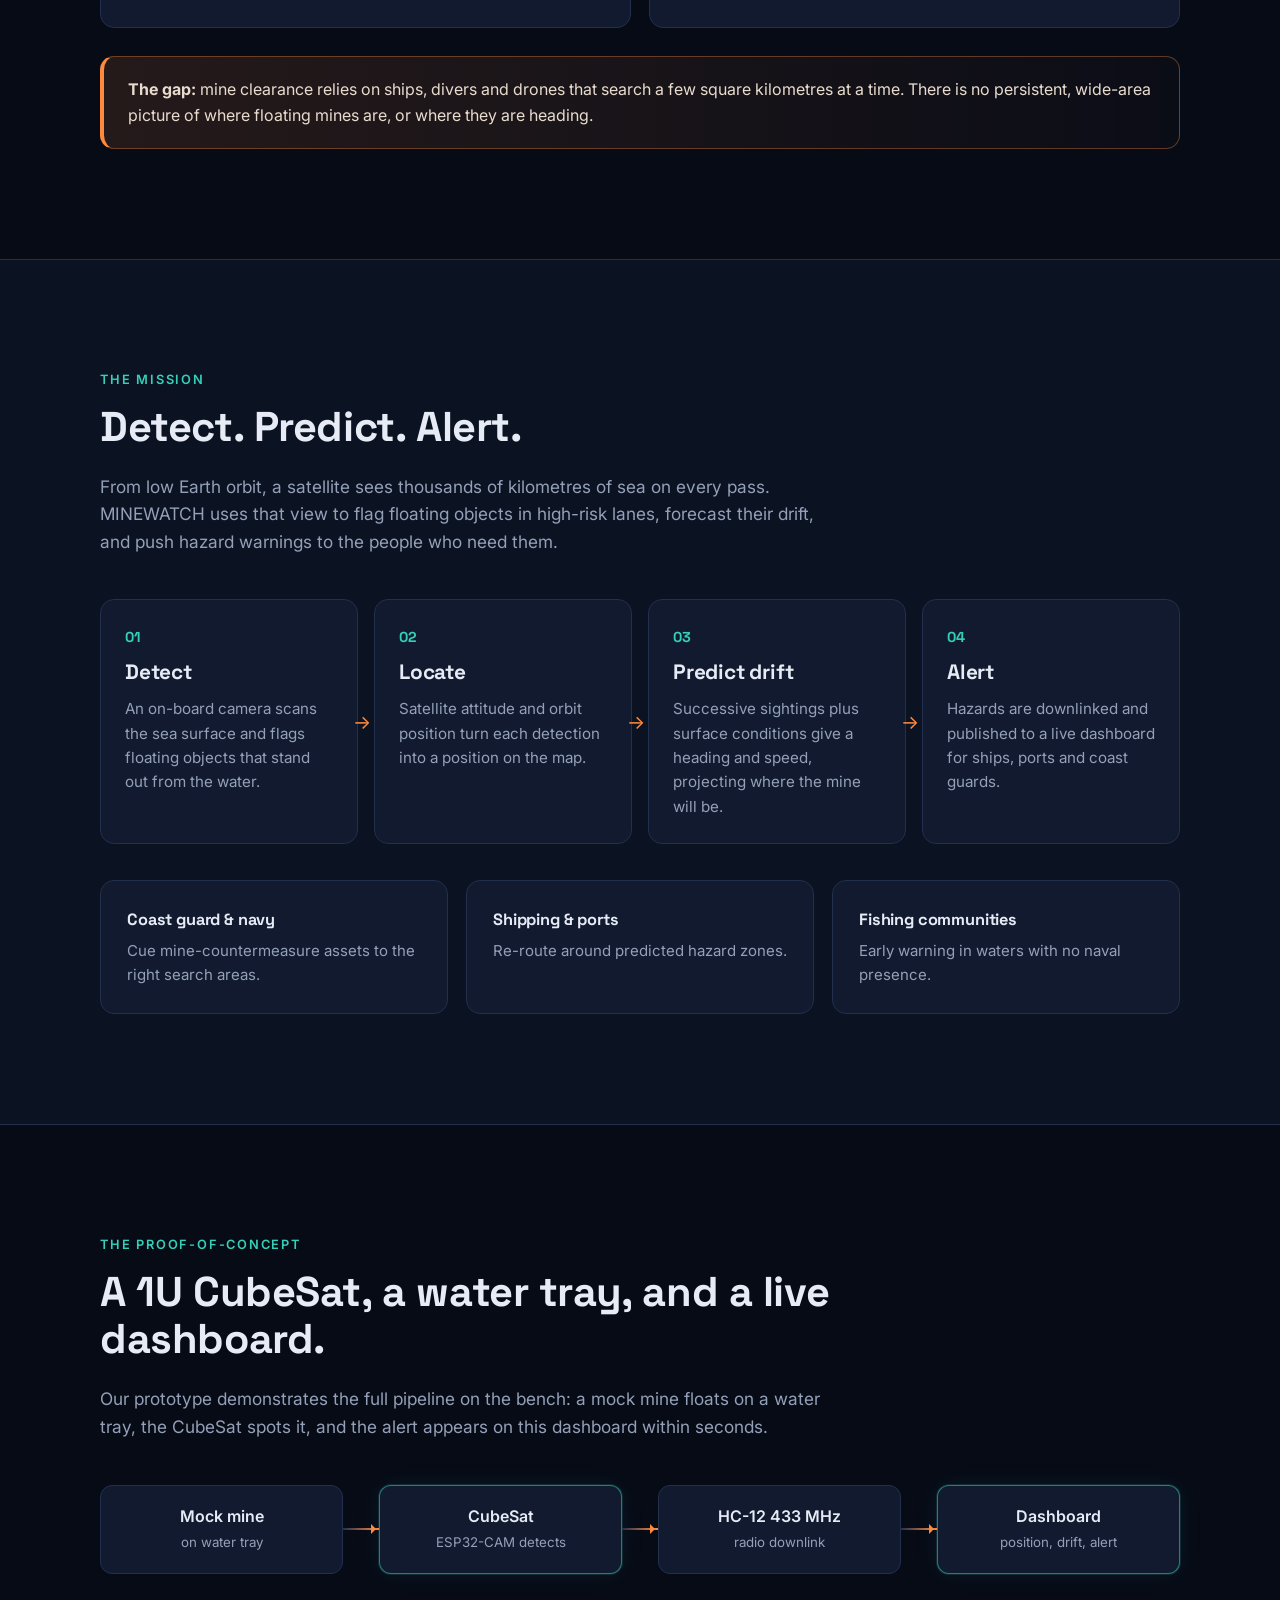
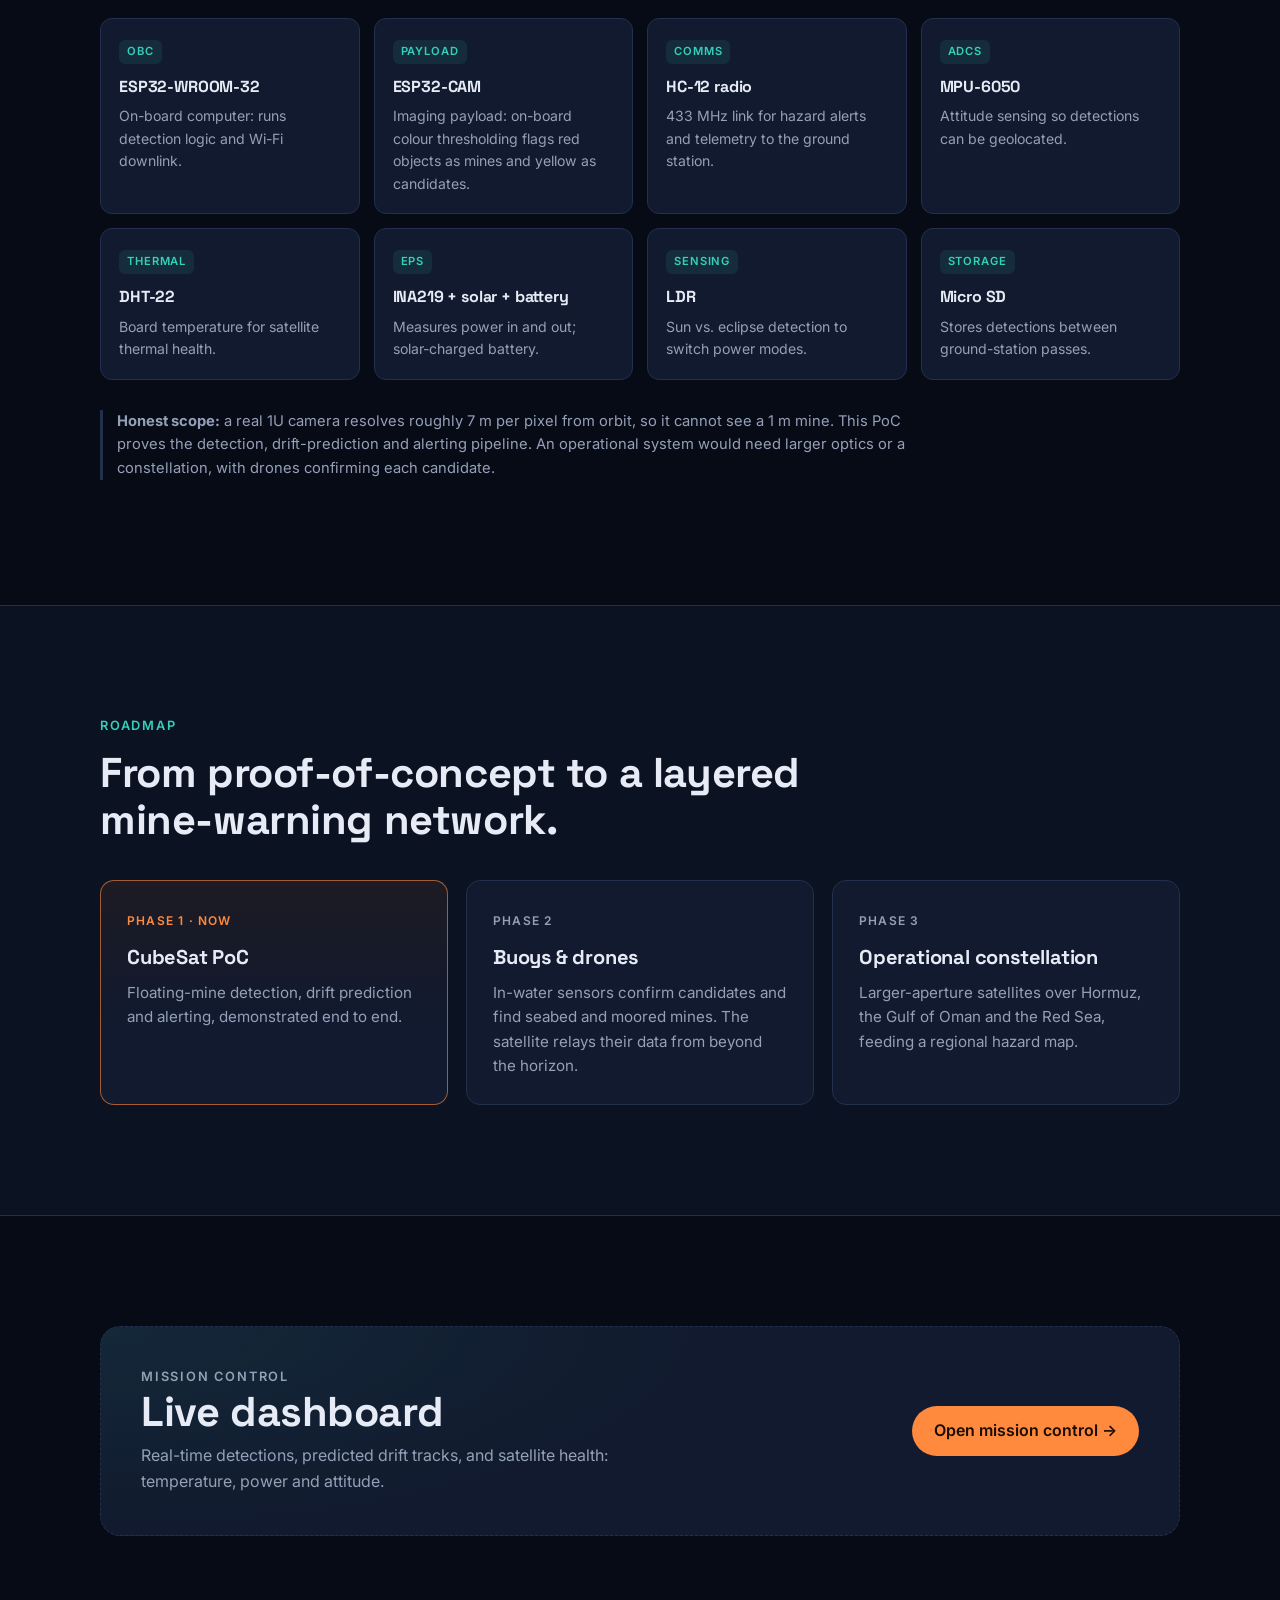
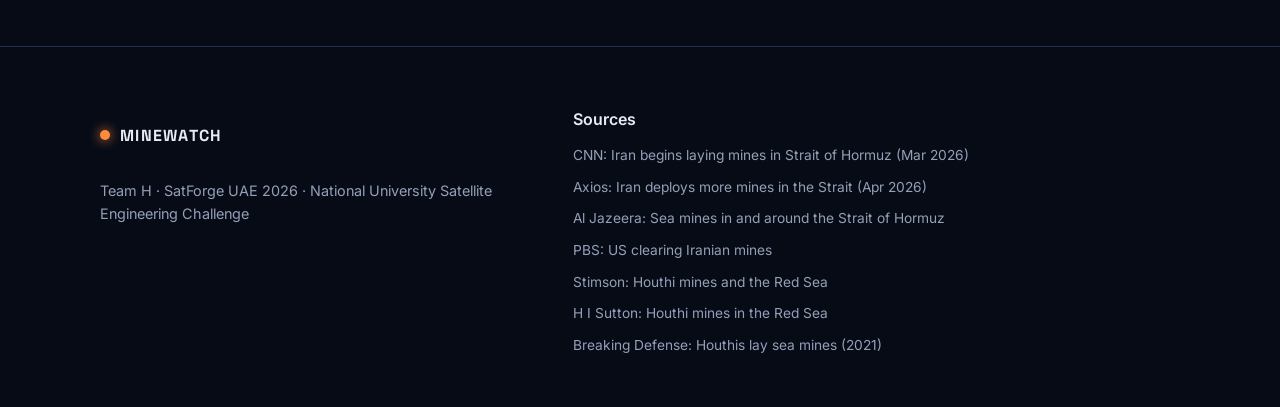
==== commit 1c1001de: "Dashboard: live ground-station fixes and HC-12/DHT-22 wording - Release DTR/RTS after opening Web Se" ====
--- a/dashboard/index.html
+++ b/dashboard/index.html
@@ -149,17 +149,17 @@
           <div class="flow-arrow"></div>
           <div class="flow-node hl">CubeSat<br><small>ESP32-CAM detects</small></div>
           <div class="flow-arrow"></div>
-          <div class="flow-node">LoRa / Wi-Fi<br><small>downlink</small></div>
+          <div class="flow-node">HC-12 433 MHz<br><small>radio downlink</small></div>
           <div class="flow-arrow"></div>
           <div class="flow-node hl">Dashboard<br><small>position, drift, alert</small></div>
         </div>
 
         <div class="components">
           <div class="comp"><span class="tag">OBC</span><h4>ESP32-WROOM-32</h4><p>On-board computer: runs detection logic and Wi-Fi downlink.</p></div>
-          <div class="comp"><span class="tag">Payload</span><h4>ESP32-CAM</h4><p>Imaging payload that spots floating objects on the surface.</p></div>
-          <div class="comp"><span class="tag">Comms</span><h4>LoRa SX1278</h4><p>433 MHz link for hazard alerts and future buoy relay.</p></div>
+          <div class="comp"><span class="tag">Payload</span><h4>ESP32-CAM</h4><p>Imaging payload: on-board colour thresholding flags red objects as mines and yellow as candidates.</p></div>
+          <div class="comp"><span class="tag">Comms</span><h4>HC-12 radio</h4><p>433 MHz link for hazard alerts and telemetry to the ground station.</p></div>
           <div class="comp"><span class="tag">ADCS</span><h4>MPU-6050</h4><p>Attitude sensing so detections can be geolocated.</p></div>
-          <div class="comp"><span class="tag">Thermal</span><h4>TMP102</h4><p>Satellite thermal health and surface-temperature input.</p></div>
+          <div class="comp"><span class="tag">Thermal</span><h4>DHT-22</h4><p>Board temperature for satellite thermal health.</p></div>
           <div class="comp"><span class="tag">EPS</span><h4>INA219 + solar + battery</h4><p>Measures power in and out; solar-charged battery.</p></div>
           <div class="comp"><span class="tag">Sensing</span><h4>LDR</h4><p>Sun vs. eclipse detection to switch power modes.</p></div>
           <div class="comp"><span class="tag">Storage</span><h4>Micro SD</h4><p>Stores detections between ground-station passes.</p></div>
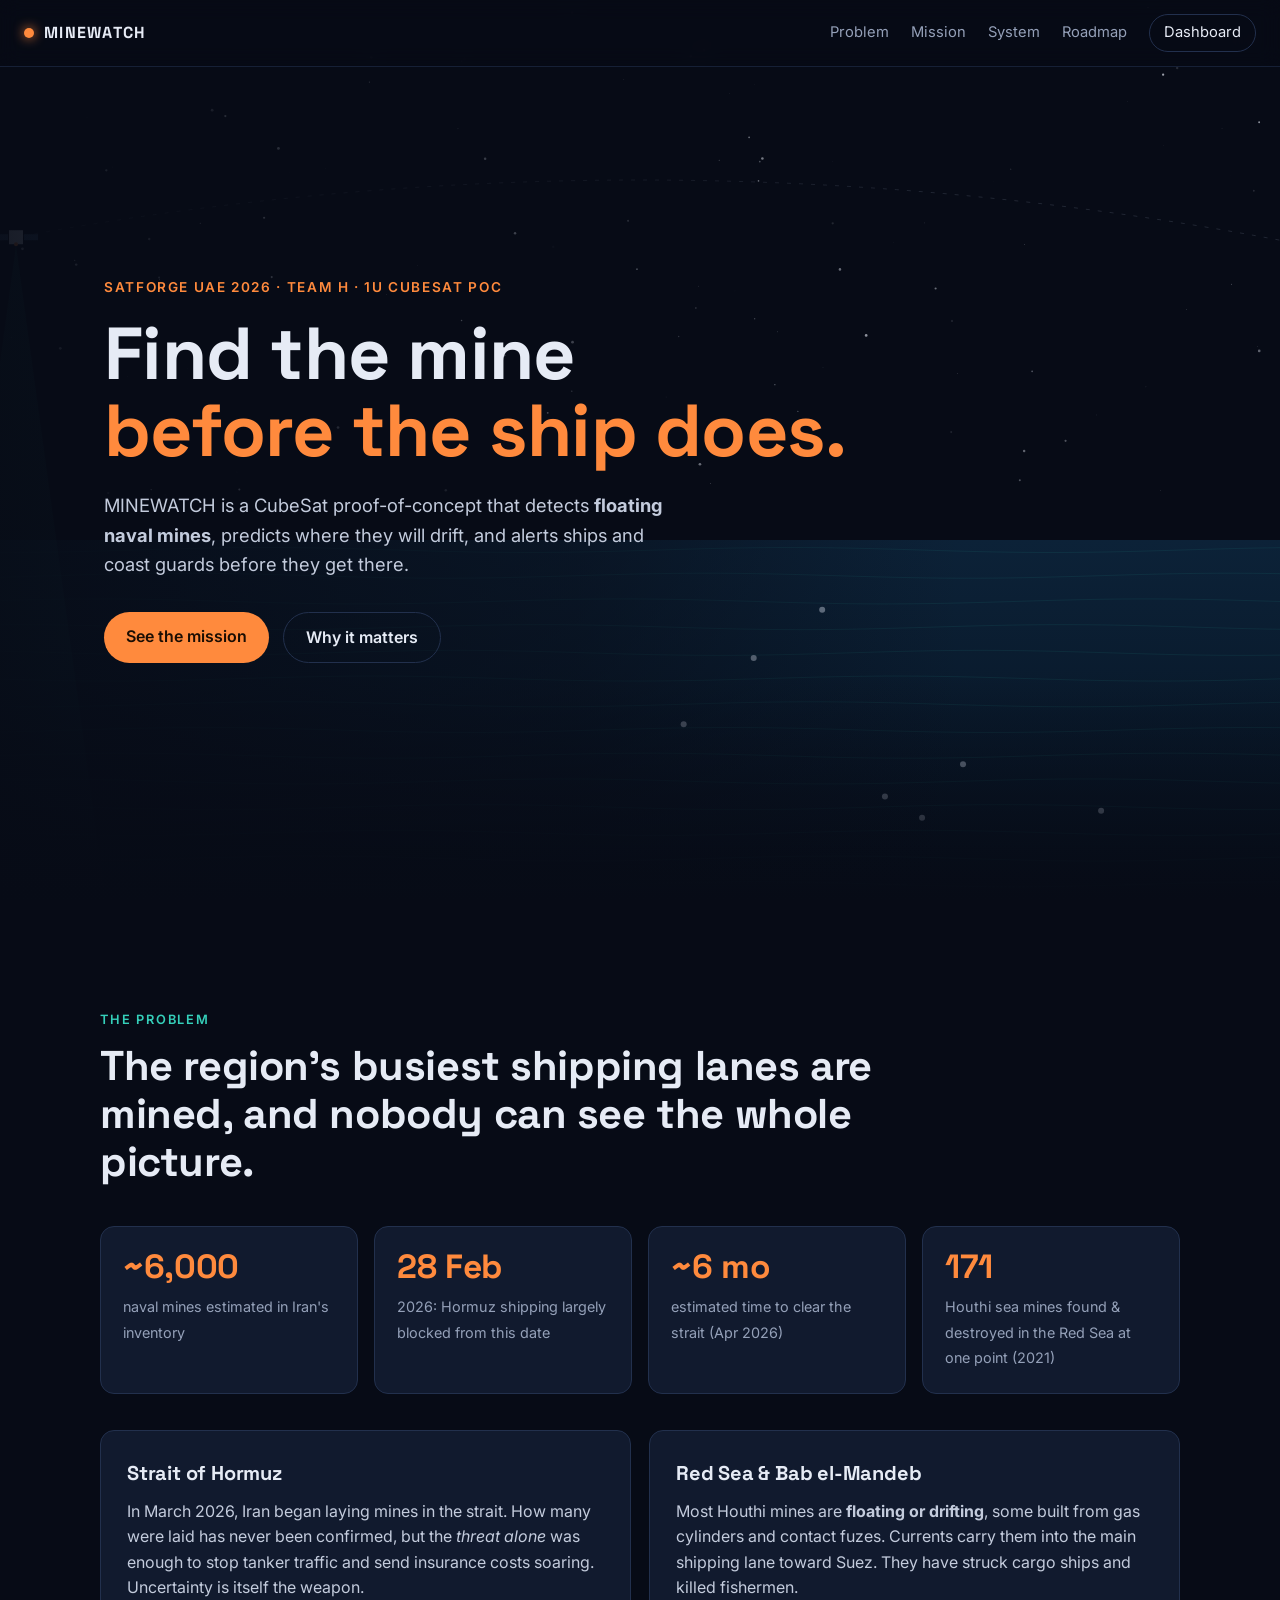
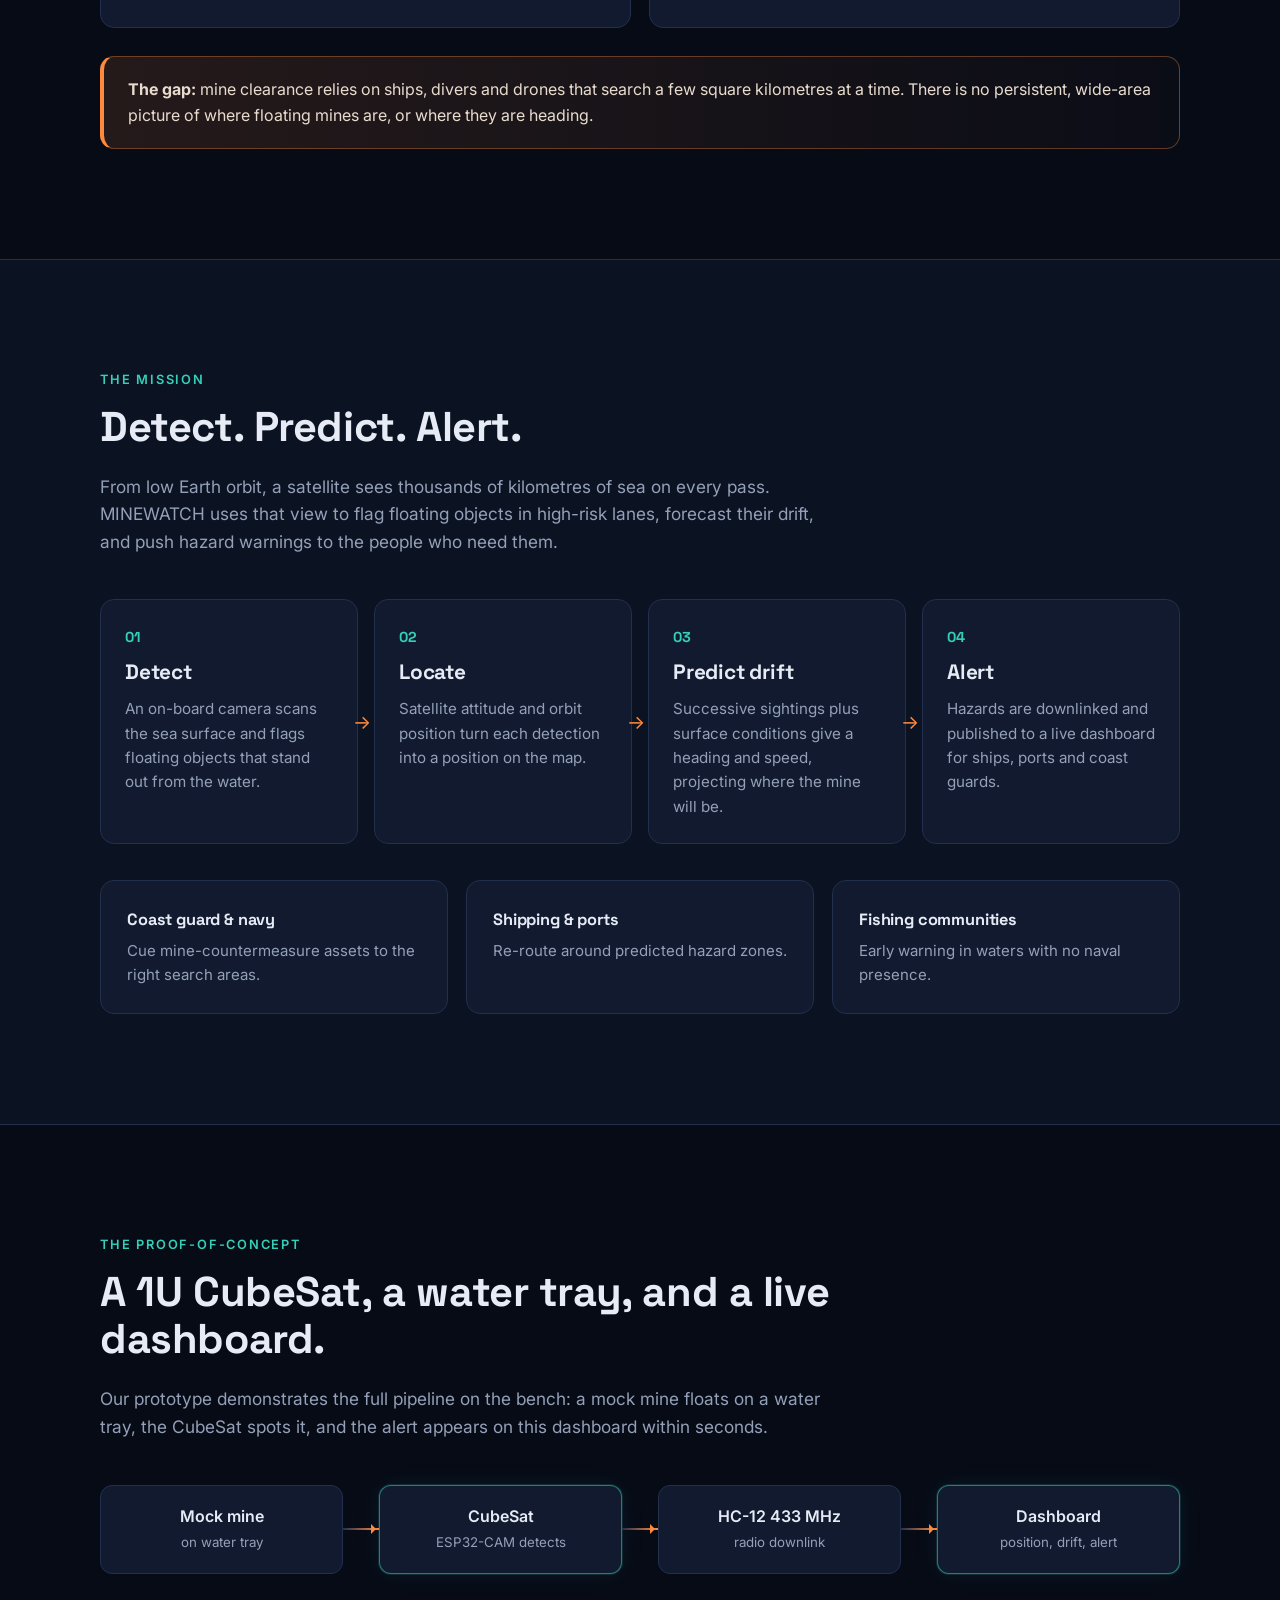
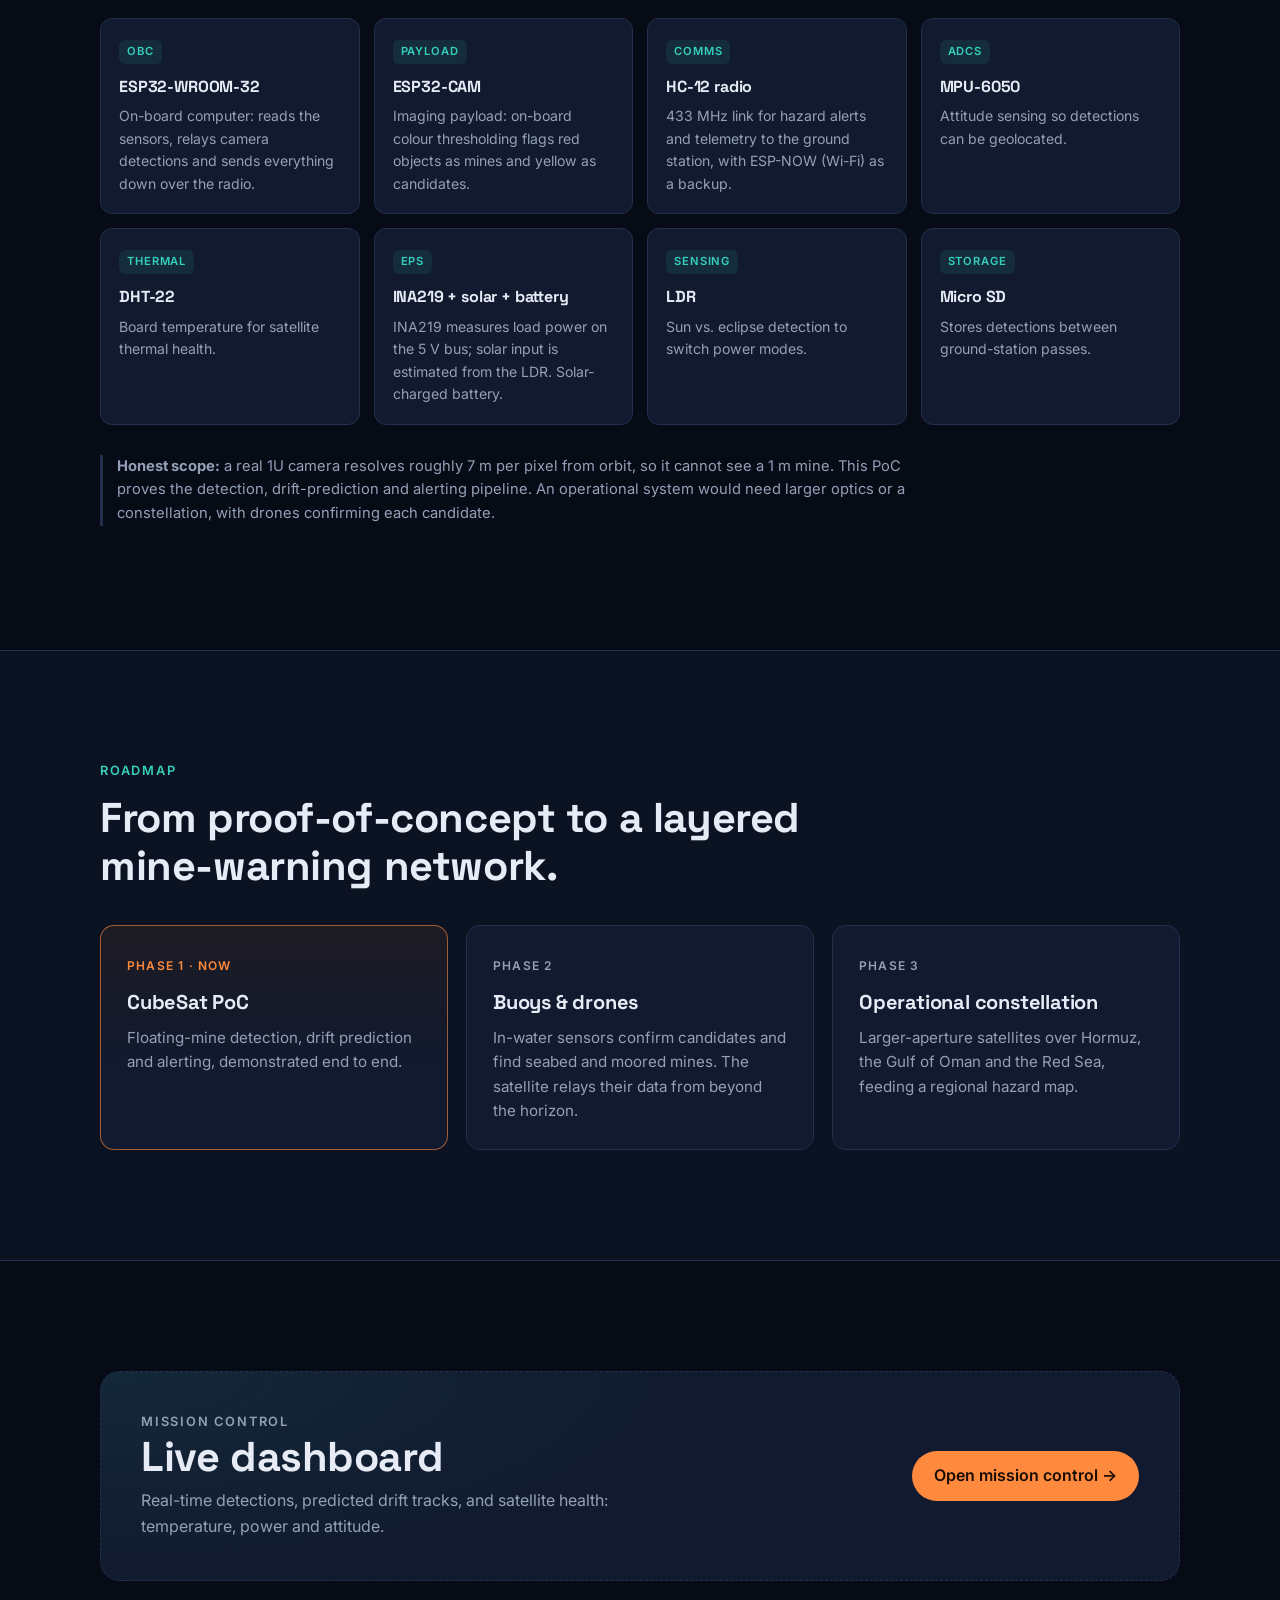
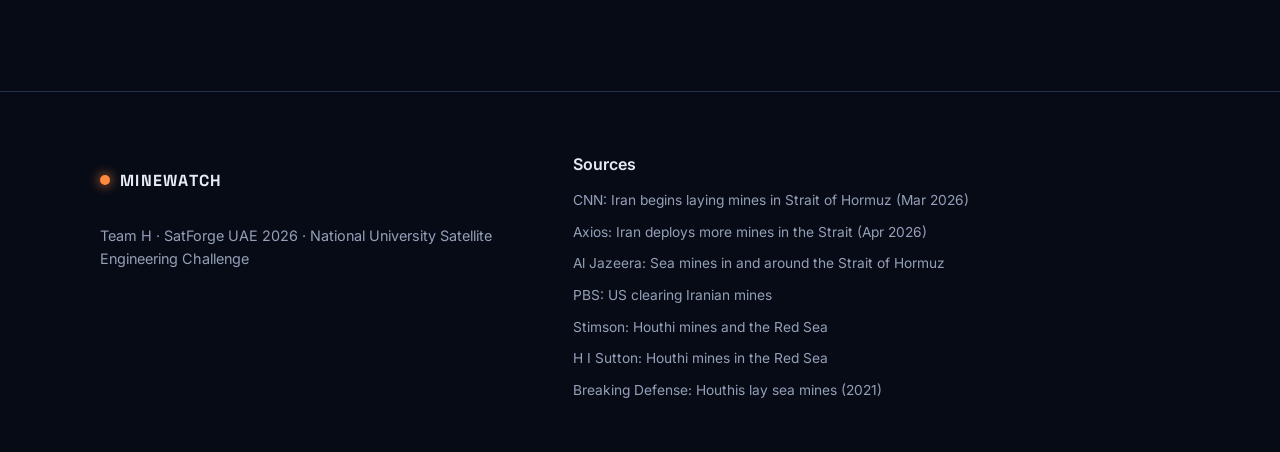
==== commit 70a6c117: "Fix out-of-sync wording and the live pass indicator - Dashboard: the PASS pill follows cam_on; drop " ====
--- a/dashboard/index.html
+++ b/dashboard/index.html
@@ -155,12 +155,12 @@
         </div>
 
         <div class="components">
-          <div class="comp"><span class="tag">OBC</span><h4>ESP32-WROOM-32</h4><p>On-board computer: runs detection logic and Wi-Fi downlink.</p></div>
+          <div class="comp"><span class="tag">OBC</span><h4>ESP32-WROOM-32</h4><p>On-board computer: reads the sensors, relays camera detections and sends everything down over the radio.</p></div>
           <div class="comp"><span class="tag">Payload</span><h4>ESP32-CAM</h4><p>Imaging payload: on-board colour thresholding flags red objects as mines and yellow as candidates.</p></div>
-          <div class="comp"><span class="tag">Comms</span><h4>HC-12 radio</h4><p>433 MHz link for hazard alerts and telemetry to the ground station.</p></div>
+          <div class="comp"><span class="tag">Comms</span><h4>HC-12 radio</h4><p>433 MHz link for hazard alerts and telemetry to the ground station, with ESP-NOW (Wi-Fi) as a backup.</p></div>
           <div class="comp"><span class="tag">ADCS</span><h4>MPU-6050</h4><p>Attitude sensing so detections can be geolocated.</p></div>
           <div class="comp"><span class="tag">Thermal</span><h4>DHT-22</h4><p>Board temperature for satellite thermal health.</p></div>
-          <div class="comp"><span class="tag">EPS</span><h4>INA219 + solar + battery</h4><p>Measures power in and out; solar-charged battery.</p></div>
+          <div class="comp"><span class="tag">EPS</span><h4>INA219 + solar + battery</h4><p>INA219 measures load power on the 5 V bus; solar input is estimated from the LDR. Solar-charged battery.</p></div>
           <div class="comp"><span class="tag">Sensing</span><h4>LDR</h4><p>Sun vs. eclipse detection to switch power modes.</p></div>
           <div class="comp"><span class="tag">Storage</span><h4>Micro SD</h4><p>Stores detections between ground-station passes.</p></div>
         </div>
